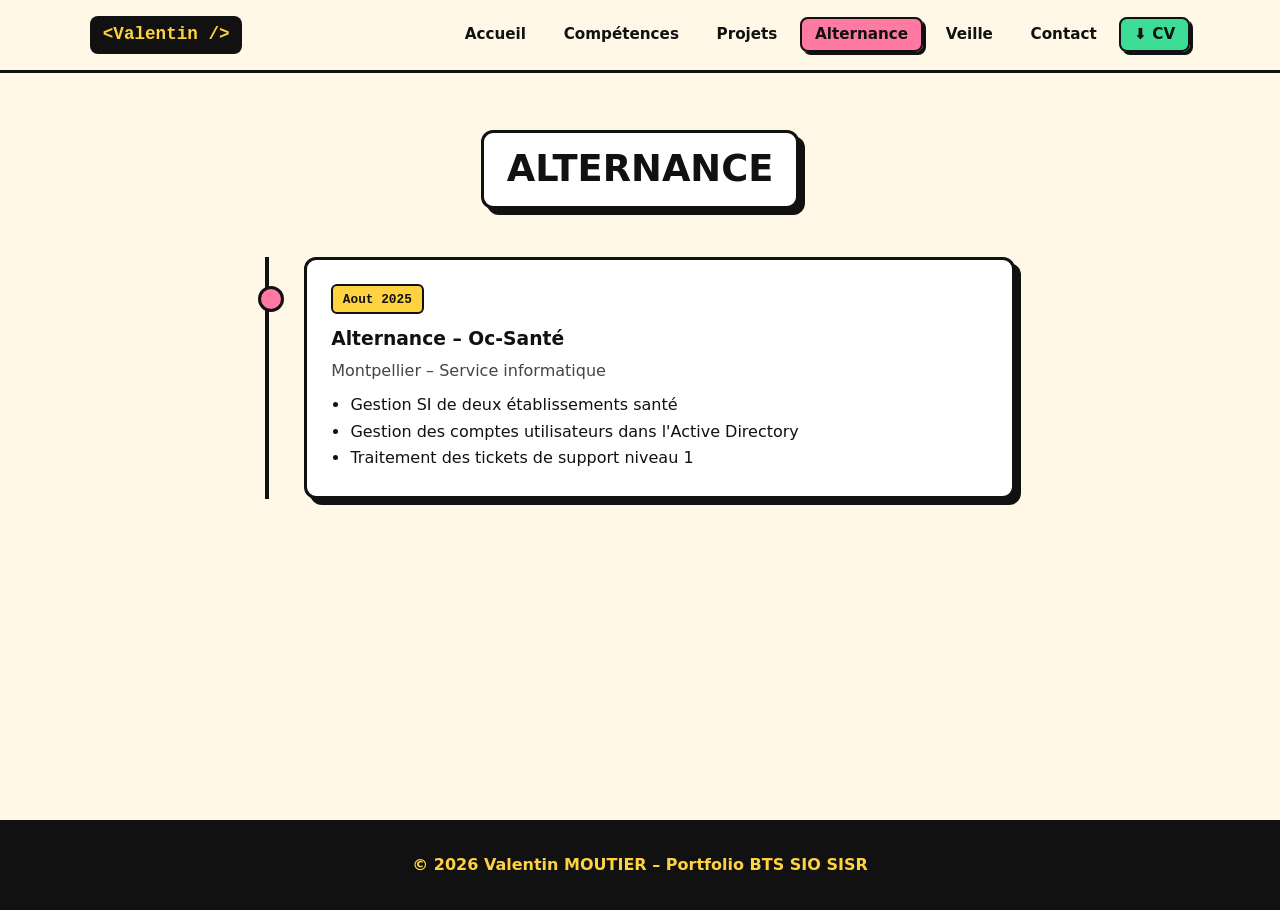
==== alternance.html @ 79e0c607 "Mise en ligne du portfolio BTS SIO SISR" ====
<!DOCTYPE html>
<html lang="fr">
<head>
  <meta charset="UTF-8">
  <meta name="viewport" content="width=device-width, initial-scale=1.0">
  <title>Alternance – Valentin MOUTIER | BTS SIO SISR</title>
  <link rel="stylesheet" href="style.css">
</head>
<body>

  <!-- ========== MENU (identique sur toutes les pages) ========== -->
  <header class="header">
    <nav class="nav container">
      <a href="index.html" class="logo">&lt;Valentin /&gt;</a>
      <button class="burger" id="burger" aria-label="Ouvrir le menu">
        <span></span><span></span><span></span>
      </button>
      <ul class="nav-links" id="navLinks">
        <li><a href="index.html">Accueil</a></li>
        <li><a href="competences.html">Compétences</a></li>
        <li><a href="projets.html">Projets</a></li>
        <li><a href="alternance.html">Alternance</a></li>
        <li><a href="veille.html">Veille</a></li>
        <li><a href="contact.html">Contact</a></li>
        <li><a href="cv.pdf" download="CV_Valentin_MOUTIER.pdf" class="nav-cv">⬇ CV</a></li>
      </ul>
    </nav>
  </header>

  <main>

    <section class="section page">
      <div class="container">
        <h1 class="section-title">Alternance</h1>
        <div class="timeline">
          <div class="timeline-item">
            <span class="timeline-date">Aout 2025</span>
            <h3>Alternance – Oc-Santé</h3>
            <p>Montpellier – Service informatique</p>
            <ul>
              <li>Gestion SI de deux établissements santé</li>
              <li>Gestion des comptes utilisateurs dans l'Active Directory</li>
              <li>Traitement des tickets de support niveau 1</li>
            </ul>
          </div>
        </div>
      </div>
    </section>

  </main>

  <button class="back-top" id="backTop" aria-label="Retour en haut">↑</button>

  <footer class="footer">
    <p>© <span id="year"></span> Valentin MOUTIER – Portfolio BTS SIO SISR</p>
  </footer>

  <script src="script.js"></script>
</body>
</html>
---- style.css ----
/* =========================================================
   Portfolio Valentin – BTS SIO SISR
   Style « néo-brutaliste » : bordures noires, ombres franches, couleurs vives
   ========================================================= */

/* ===================== VARIABLES (change les couleurs ici) ===================== */
:root {
  --bg: #fff8e7;         /* fond crème */
  --bg-alt: #ffe9a8;     /* sections alternées (jaune pâle) */
  --card: #ffffff;
  --text: #111111;
  --muted: #444444;
  --black: #111111;
  --yellow: #ffd23f;
  --pink: #ff7aa2;
  --blue: #5b8cff;
  --green: #3ddc97;
  --accent: var(--blue);
  --border: 3px solid var(--black);
  --shadow: 6px 6px 0 var(--black);
  --shadow-sm: 4px 4px 0 var(--black);
  --radius: 12px;
  --font: "Segoe UI", system-ui, -apple-system, Roboto, sans-serif;
  --mono: "Cascadia Code", "Consolas", "Courier New", monospace;
}

* { margin: 0; padding: 0; box-sizing: border-box; }
html { scroll-behavior: smooth; }
body { font-family: var(--font); background: var(--bg); color: var(--text); line-height: 1.65; }
a { color: var(--text); font-weight: 700; text-decoration: underline; text-decoration-thickness: 2px; text-underline-offset: 3px; }
a:hover { background: var(--yellow); }
.container { width: 90%; max-width: 1100px; margin: 0 auto; }
.accent { background: var(--yellow); padding: 0 .3em; border: var(--border); border-radius: 10px; box-shadow: var(--shadow-sm); display: inline-block; transform: rotate(-2deg); }
.center { text-align: center; margin-top: 2.5rem; }

/* ===================== MENU ===================== */
.header { position: fixed; top: 0; width: 100%; z-index: 100; background: var(--bg); border-bottom: var(--border); }
.nav { display: flex; justify-content: space-between; align-items: center; height: 70px; }
.logo {
  font-family: var(--mono); font-size: 1.1rem; font-weight: 800; text-decoration: none;
  background: var(--black); color: var(--yellow); padding: .3rem .8rem; border-radius: 8px;
}
.logo:hover { background: var(--black); }
.nav-links { display: flex; list-style: none; gap: .5rem; align-items: center; }
.nav-links a {
  text-decoration: none; font-weight: 700; font-size: .95rem; padding: .4rem .8rem;
  border: 2px solid transparent; border-radius: 8px; transition: .15s;
}
.nav-links a:hover { background: var(--card); border-color: var(--black); }
.nav-links a.active { background: var(--pink); border: 2px solid var(--black); box-shadow: 3px 3px 0 var(--black); }
.nav-links a.nav-cv { background: var(--green); border: 2px solid var(--black); box-shadow: 3px 3px 0 var(--black); }
.nav-links a.nav-cv:hover { transform: translate(-2px, -2px); box-shadow: 5px 5px 0 var(--black); }
.burger { display: none; background: var(--yellow); border: var(--border); border-radius: 8px; padding: 6px; cursor: pointer; flex-direction: column; gap: 4px; }
.burger span { width: 22px; height: 3px; background: var(--black); transition: .3s; }

/* ===================== ACCUEIL ===================== */
.hero {
  min-height: 100vh; display: flex; align-items: center; position: relative; overflow: hidden;
  background-color: var(--bg);
  background-image: radial-gradient(var(--black) 1.2px, transparent 1.2px);
  background-size: 26px 26px;
}
/* formes décoratives */
.hero::before, .hero::after { content: ""; position: absolute; border: var(--border); box-shadow: var(--shadow); }
.hero::before { width: 220px; height: 220px; background: var(--pink); border-radius: 50%; right: 8%; top: 18%; }
.hero::after  { width: 160px; height: 160px; background: var(--blue); right: 22%; bottom: 14%; transform: rotate(12deg); border-radius: 18px; }
.hero-content {
  position: relative; z-index: 1; background: var(--card); border: var(--border);
  box-shadow: 10px 10px 0 var(--black); border-radius: 18px; padding: 2.5rem; max-width: 680px;
}
.terminal {
  display: inline-block; font-family: var(--mono); font-size: .9rem; font-weight: 700;
  background: var(--black); color: var(--green); padding: .4rem .9rem; border-radius: 8px; margin-bottom: 1.4rem;
}
.cursor { animation: blink 1s infinite; }
@keyframes blink { 50% { opacity: 0; } }
.hero h1 { font-size: clamp(2.4rem, 6vw, 4rem); line-height: 1.15; font-weight: 900; text-transform: uppercase; }
.hero h2 { font-size: clamp(1.1rem, 3vw, 1.4rem); font-weight: 700; margin: 1rem 0; }
.hero-text { margin-bottom: 2rem; color: var(--muted); }
.hero-buttons { display: flex; gap: 1rem; flex-wrap: wrap; }

/* ===================== BOUTONS ===================== */
.btn {
  display: inline-block; padding: .8rem 1.5rem; border: var(--border); border-radius: 10px;
  font-weight: 800; font-size: 1rem; font-family: var(--font); cursor: pointer; text-decoration: none;
  color: var(--black); box-shadow: var(--shadow-sm); transition: transform .12s, box-shadow .12s;
}
.btn:hover { transform: translate(-2px, -2px); box-shadow: var(--shadow); background-color: inherit; }
.btn:active { transform: translate(3px, 3px); box-shadow: 1px 1px 0 var(--black); }
.btn-primary, .btn-primary:hover { background: var(--yellow); }
.btn-outline, .btn-outline:hover { background: var(--card); }

/* ===================== SECTIONS ===================== */
.section { padding: 6rem 0; }
.section-alt { background: var(--bg-alt); border-top: var(--border); border-bottom: var(--border); }
.section-title { text-align: center; margin-bottom: 3rem; }
.section-title {
  display: table; margin: 0 auto 3rem; font-size: 2rem; font-weight: 900; text-transform: uppercase;
  background: var(--card); border: var(--border); box-shadow: var(--shadow); border-radius: 12px; padding: .4rem 1.4rem;
}
.sub-title {
  display: inline-block; font-size: 1.15rem; font-weight: 800; margin: 3rem 0 1.3rem;
  background: var(--blue); color: #fff; border: var(--border); border-radius: 8px; padding: .3rem 1rem; box-shadow: var(--shadow-sm);
}

/* Apparition au scroll */
.reveal { opacity: 0; transform: translateY(25px); transition: opacity .5s, transform .5s; }
.reveal.visible { opacity: 1; transform: none; }
.section-title.reveal.visible { transform: none; }

/* Style commun à toutes les cartes */
.about-info, .skill-card, .ref-card, .project-card, .timeline-item,
.veille-box, .home-card, .article-card, .contact-form {
  background: var(--card); border: var(--border); border-radius: var(--radius); box-shadow: var(--shadow);
}

/* ===================== À PROPOS ===================== */
.about-grid { display: grid; grid-template-columns: 2fr 1fr; gap: 2.5rem; align-items: start; }
.about-text p { margin-bottom: 1rem; font-size: 1.05rem; }
.about-text strong { background: var(--yellow); padding: 0 .2em; }
.about-info { list-style: none; padding: 1.4rem; background: var(--green); }
.about-info li { padding: .6rem 0; border-bottom: 2px dashed var(--black); font-weight: 600; }
.about-info li:last-child { border: none; }
.about-info span { margin-right: .5rem; }

/* ===================== COMPÉTENCES ===================== */
.skills-grid { display: grid; grid-template-columns: repeat(auto-fit, minmax(240px, 1fr)); gap: 1.6rem; }
.skill-card { padding: 1.5rem; }
.skill-card:nth-child(4n+1) { background: #e6eeff; }
.skill-card:nth-child(4n+2) { background: #ffe3ec; }
.skill-card:nth-child(4n+3) { background: #dcfbec; }
.skill-card:nth-child(4n+4) { background: #fff3c4; }
.skill-card h3, .skill-card h4 { margin-bottom: 1rem; font-size: 1.1rem; font-weight: 800; }
.skill { margin-bottom: 1rem; font-size: .9rem; font-weight: 600; }
.bar { height: 14px; background: var(--card); border: 2px solid var(--black); border-radius: 7px; overflow: hidden; margin-top: .35rem; }
.fill { height: 100%; width: 0; background: var(--black); transition: width 1.2s ease; }

.ref-grid { display: grid; grid-template-columns: repeat(auto-fit, minmax(300px, 1fr)); gap: 1.2rem; }
.ref-card { padding: 1rem 1.2rem; display: flex; gap: 1rem; align-items: center; font-weight: 600; }
.ref-num {
  font-family: var(--mono); font-weight: 800; background: var(--pink); border: 2px solid var(--black);
  padding: .25rem .5rem; border-radius: 6px; white-space: nowrap;
}

.soft-grid { display: flex; flex-wrap: wrap; gap: .8rem; }
.soft { background: var(--card); border: var(--border); border-radius: 999px; padding: .45rem 1.1rem; font-weight: 800; box-shadow: var(--shadow-sm); }
.soft:nth-child(3n+1) { background: var(--yellow); }
.soft:nth-child(3n+2) { background: var(--pink); }
.soft:nth-child(3n+3) { background: var(--green); }

/* ===================== PROJETS ===================== */
.filters { display: flex; justify-content: center; gap: .7rem; margin-bottom: 2.5rem; flex-wrap: wrap; }
.filter {
  background: var(--card); border: var(--border); border-radius: 10px; padding: .5rem 1.2rem;
  font-weight: 800; font-family: var(--font); cursor: pointer; box-shadow: var(--shadow-sm); transition: .12s;
}
.filter:hover { transform: translate(-2px, -2px); box-shadow: var(--shadow); }
.filter.active { background: var(--black); color: var(--yellow); }
.projects-grid { display: grid; grid-template-columns: repeat(auto-fill, minmax(300px, 1fr)); gap: 1.8rem; }
.project-card { padding: 1.5rem; display: flex; flex-direction: column; transition: transform .15s, box-shadow .15s; }
.project-card:hover { transform: translate(-4px, -4px); box-shadow: 10px 10px 0 var(--black); }
.project-card.hidden { display: none; }
.project-icon {
  font-size: 1.6rem; width: 54px; height: 54px; display: grid; place-items: center;
  border: var(--border); border-radius: 12px; margin-bottom: 1rem; background: var(--yellow);
}
.project-card:nth-child(3n+2) .project-icon { background: var(--pink); }
.project-card:nth-child(3n+3) .project-icon { background: var(--green); }
.project-card h3 { margin-bottom: .5rem; font-size: 1.15rem; font-weight: 800; }
.project-card p { color: var(--muted); font-size: .95rem; flex-grow: 1; }
.tags { display: flex; flex-wrap: wrap; gap: .4rem; margin: 1rem 0; }
.tag { background: #e6eeff; border: 2px solid var(--black); font-size: .75rem; font-weight: 700; padding: .15rem .55rem; border-radius: 6px; font-family: var(--mono); }
.project-card .btn { padding: .5rem 1rem; font-size: .9rem; align-self: flex-start; }

/* ===================== FENÊTRE DÉTAIL ===================== */
.modal { display: none; position: fixed; inset: 0; background: rgba(17,17,17,.6); z-index: 200; align-items: center; justify-content: center; padding: 1rem; }
.modal.open { display: flex; }
.modal-content {
  background: var(--card); border: var(--border); border-radius: 16px; box-shadow: 12px 12px 0 var(--black);
  padding: 2.2rem; max-width: 650px; width: 100%; max-height: 85vh; overflow-y: auto; position: relative;
}
.modal-close {
  position: absolute; top: 1rem; right: 1rem; width: 40px; height: 40px; background: var(--pink);
  border: var(--border); border-radius: 8px; font-size: 1.5rem; line-height: 1; cursor: pointer; font-weight: 800;
}
.modal-content h3 { margin-bottom: 1rem; font-size: 1.4rem; font-weight: 900; padding-right: 3rem; }
.modal-content h4 { margin: 1.3rem 0 .5rem; display: inline-block; background: var(--yellow); padding: 0 .4rem; }
.modal-content ul { padding-left: 1.2rem; }
.modal-content .btn { margin-top: 1.2rem; }

/* ===================== STAGES ===================== */
.timeline { position: relative; max-width: 750px; margin: 0 auto; padding-left: 2.2rem; border-left: 4px solid var(--black); }
.timeline-item { position: relative; margin-bottom: 2.2rem; padding: 1.5rem; }
.timeline-item::before {
  content: ""; position: absolute; left: calc(-2.2rem - 14px); top: 1.6rem;
  width: 20px; height: 20px; background: var(--pink); border: var(--border); border-radius: 50%;
}
.timeline-date { display: inline-block; font-family: var(--mono); font-size: .8rem; font-weight: 800; background: var(--yellow); border: 2px solid var(--black); padding: .15rem .6rem; border-radius: 6px; }
.timeline-item h3 { margin: .6rem 0 .2rem; font-weight: 800; }
.timeline-item p { color: var(--muted); margin-bottom: .5rem; }
.timeline-item ul { padding-left: 1.2rem; }

/* ===================== VEILLE ===================== */
.veille-box { padding: 2rem; max-width: 800px; margin: 0 auto; background: #e6eeff; }
.veille-box h2, .veille-box h3 { margin-bottom: 1rem; font-size: 1.35rem; font-weight: 900; }
.veille-box p { margin-bottom: .8rem; }
.articles { display: grid; grid-template-columns: repeat(auto-fit, minmax(260px, 1fr)); gap: 1.6rem; }
.article-card { padding: 1.5rem; transition: transform .15s, box-shadow .15s; }
.article-card:hover { transform: translate(-3px, -3px); box-shadow: 9px 9px 0 var(--black); }
.article-card h3 { margin: .6rem 0 .4rem; font-weight: 800; }
.article-card p { color: var(--muted); margin-bottom: .8rem; }

/* ===================== CONTACT ===================== */
.contact-grid { display: grid; grid-template-columns: 1fr 1.5fr; gap: 2.5rem; align-items: start; }
.contact-info p { margin-bottom: 1rem; font-size: 1.05rem; }
.contact-form { display: flex; flex-direction: column; gap: 1rem; padding: 1.8rem; background: var(--bg-alt); }
.contact-form input, .contact-form textarea {
  background: var(--card); border: var(--border); border-radius: 10px; color: var(--text);
  padding: .85rem; font-family: var(--font); font-size: 1rem; font-weight: 600;
}
.contact-form input:focus, .contact-form textarea:focus { outline: none; box-shadow: var(--shadow-sm); }
.form-msg { font-size: .95rem; font-weight: 700; min-height: 1.2rem; }
.form-msg.error { color: #d10000; }
.form-msg.success { color: #0a7a45; }

/* ===================== MULTI-PAGES ===================== */
.page { padding-top: 130px; min-height: calc(100vh - 80px); }
h1.section-title { font-size: 2.3rem; }

.home-grid { display: grid; grid-template-columns: repeat(auto-fit, minmax(190px, 1fr)); gap: 1.6rem; }
.home-card { padding: 1.8rem 1.2rem; text-align: center; text-decoration: none; transition: transform .15s, box-shadow .15s; }
.home-card:hover { transform: translate(-4px, -4px); box-shadow: 10px 10px 0 var(--black); background: var(--card); }
.home-card:nth-child(5n+1) { background: var(--yellow); }
.home-card:nth-child(5n+2) { background: var(--pink); }
.home-card:nth-child(5n+3) { background: var(--green); }
.home-card:nth-child(5n+4) { background: #a9c2ff; }
.home-card:nth-child(5n+5) { background: var(--card); }
.home-card span { font-size: 2rem; }
.home-card h3 { margin: .5rem 0 .3rem; font-weight: 900; text-transform: uppercase; }
.home-card p { color: var(--text); font-size: .9rem; font-weight: 500; }

/* ===================== DIVERS ===================== */
.back-top {
  position: fixed; bottom: 1.5rem; right: 1.5rem; width: 48px; height: 48px; border-radius: 10px;
  background: var(--yellow); border: var(--border); box-shadow: var(--shadow-sm); font-size: 1.3rem; font-weight: 900;
  cursor: pointer; opacity: 0; pointer-events: none; transition: opacity .3s;
}
.back-top.show { opacity: 1; pointer-events: auto; }
.footer { text-align: center; padding: 2rem 0; background: var(--black); color: var(--yellow); font-weight: 700; }

/* ===================== RESPONSIVE (téléphone) ===================== */
@media (max-width: 860px) {
  .burger { display: flex; }
  .nav-links {
    position: fixed; top: 70px; right: 0; height: calc(100vh - 70px); width: 75%;
    background: var(--bg); border-left: var(--border); flex-direction: column; align-items: stretch;
    padding: 1.5rem; gap: .6rem; transform: translateX(100%); transition: transform .3s;
  }
  .nav-links.open { transform: translateX(0); }
  .burger.open span:nth-child(1) { transform: rotate(45deg) translate(5px, 5px); }
  .burger.open span:nth-child(2) { opacity: 0; }
  .burger.open span:nth-child(3) { transform: rotate(-45deg) translate(5px, -5px); }
  .about-grid, .contact-grid { grid-template-columns: 1fr; }
  .hero::before, .hero::after { display: none; }
  .hero-content { padding: 1.6rem; }
}
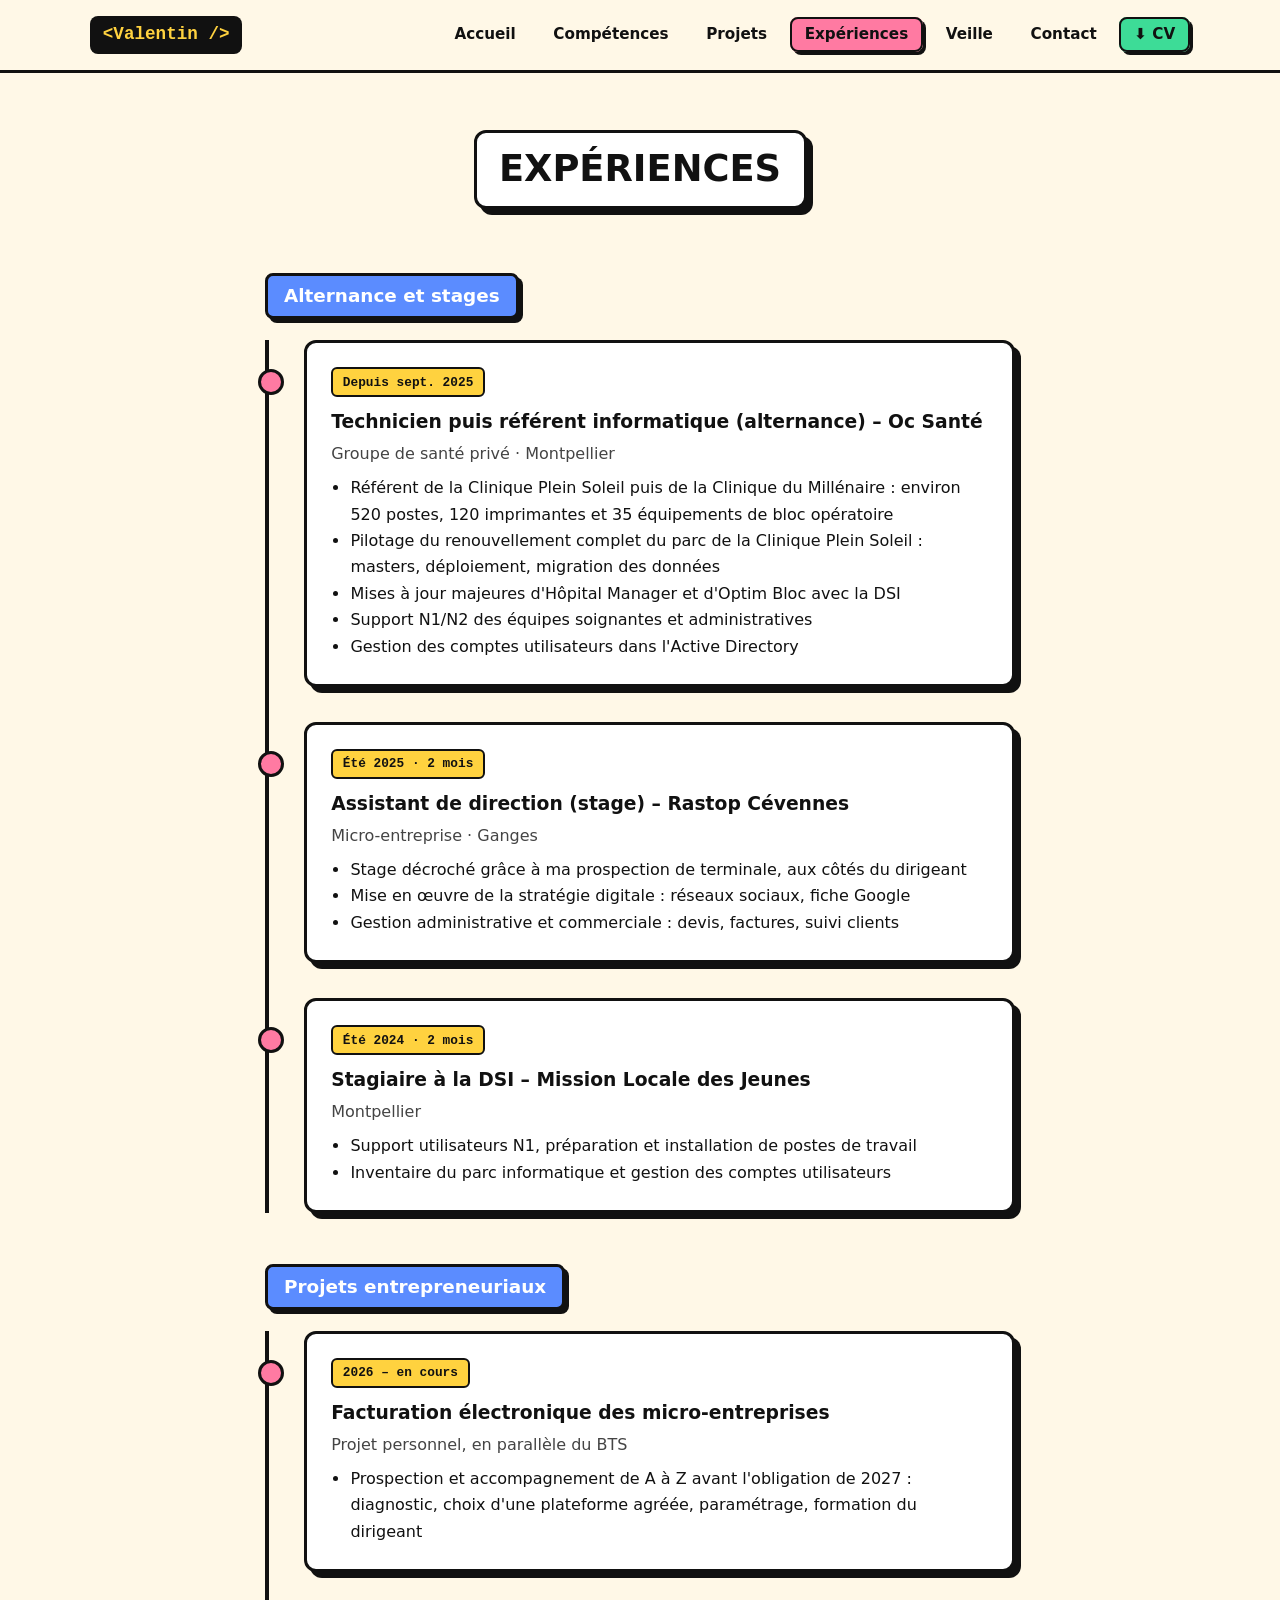
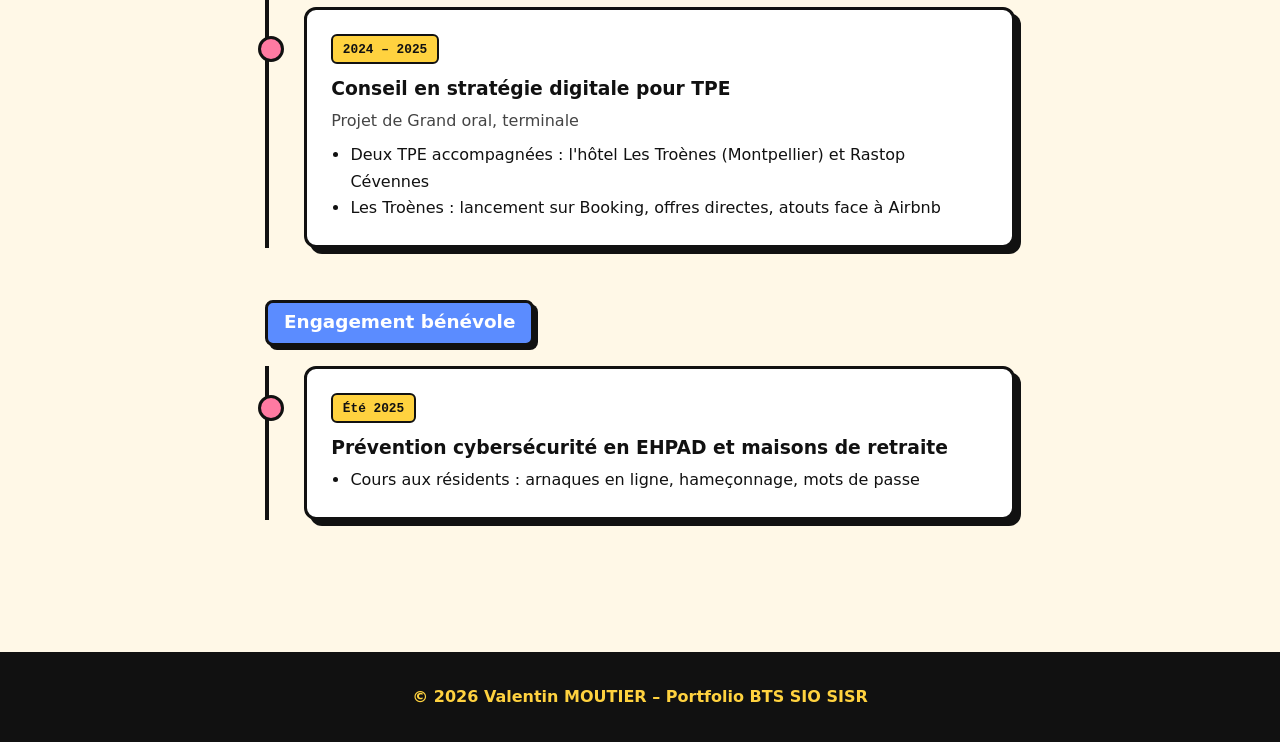
==== commit a6691c72: "Portfolio aligné sur le CV : expériences, compétences, projets" ====
--- a/alternance.html
+++ b/alternance.html
@@ -3,7 +3,7 @@
 <head>
   <meta charset="UTF-8">
   <meta name="viewport" content="width=device-width, initial-scale=1.0">
-  <title>Alternance – Valentin MOUTIER | BTS SIO SISR</title>
+  <title>Expériences – Valentin MOUTIER | BTS SIO SISR</title>
   <link rel="stylesheet" href="style.css">
 </head>
 <body>
@@ -19,7 +19,7 @@
         <li><a href="index.html">Accueil</a></li>
         <li><a href="competences.html">Compétences</a></li>
         <li><a href="projets.html">Projets</a></li>
-        <li><a href="alternance.html">Alternance</a></li>
+        <li><a href="alternance.html">Expériences</a></li>
         <li><a href="veille.html">Veille</a></li>
         <li><a href="contact.html">Contact</a></li>
         <li><a href="cv.pdf" download="CV_Valentin_MOUTIER.pdf" class="nav-cv">⬇ CV</a></li>
@@ -31,17 +31,78 @@
 
     <section class="section page">
       <div class="container">
-        <h1 class="section-title">Alternance</h1>
-        <div class="timeline">
-          <div class="timeline-item">
-            <span class="timeline-date">Aout 2025</span>
-            <h3>Alternance – Oc-Santé</h3>
-            <p>Montpellier – Service informatique</p>
-            <ul>
-              <li>Gestion SI de deux établissements santé</li>
-              <li>Gestion des comptes utilisateurs dans l'Active Directory</li>
-              <li>Traitement des tickets de support niveau 1</li>
-            </ul>
+        <h1 class="section-title">Expériences</h1>
+
+        <div class="timeline-group">
+          <h2 class="sub-title">Alternance et stages</h2>
+          <div class="timeline">
+            <div class="timeline-item">
+              <span class="timeline-date">Depuis sept. 2025</span>
+              <h3>Technicien puis référent informatique (alternance) – Oc Santé</h3>
+              <p>Groupe de santé privé · Montpellier</p>
+              <ul>
+                <li>Référent de la Clinique Plein Soleil puis de la Clinique du Millénaire : environ 520 postes, 120 imprimantes et 35 équipements de bloc opératoire</li>
+                <li>Pilotage du renouvellement complet du parc de la Clinique Plein Soleil : masters, déploiement, migration des données</li>
+                <li>Mises à jour majeures d'Hôpital Manager et d'Optim Bloc avec la DSI</li>
+                <li>Support N1/N2 des équipes soignantes et administratives</li>
+                <li>Gestion des comptes utilisateurs dans l'Active Directory</li>
+              </ul>
+            </div>
+            <div class="timeline-item">
+              <span class="timeline-date">Été 2025 · 2 mois</span>
+              <h3>Assistant de direction (stage) – Rastop Cévennes</h3>
+              <p>Micro-entreprise · Ganges</p>
+              <ul>
+                <li>Stage décroché grâce à ma prospection de terminale, aux côtés du dirigeant</li>
+                <li>Mise en œuvre de la stratégie digitale : réseaux sociaux, fiche Google</li>
+                <li>Gestion administrative et commerciale : devis, factures, suivi clients</li>
+              </ul>
+            </div>
+            <div class="timeline-item">
+              <span class="timeline-date">Été 2024 · 2 mois</span>
+              <h3>Stagiaire à la DSI – Mission Locale des Jeunes</h3>
+              <p>Montpellier</p>
+              <ul>
+                <li>Support utilisateurs N1, préparation et installation de postes de travail</li>
+                <li>Inventaire du parc informatique et gestion des comptes utilisateurs</li>
+              </ul>
+            </div>
+          </div>
+        </div>
+
+        <div class="timeline-group">
+          <h2 class="sub-title">Projets entrepreneuriaux</h2>
+          <div class="timeline">
+            <div class="timeline-item">
+              <span class="timeline-date">2026 – en cours</span>
+              <h3>Facturation électronique des micro-entreprises</h3>
+              <p>Projet personnel, en parallèle du BTS</p>
+              <ul>
+                <li>Prospection et accompagnement de A à Z avant l'obligation de 2027 : diagnostic, choix d'une plateforme agréée, paramétrage, formation du dirigeant</li>
+              </ul>
+            </div>
+            <div class="timeline-item">
+              <span class="timeline-date">2024 – 2025</span>
+              <h3>Conseil en stratégie digitale pour TPE</h3>
+              <p>Projet de Grand oral, terminale</p>
+              <ul>
+                <li>Deux TPE accompagnées : l'hôtel Les Troènes (Montpellier) et Rastop Cévennes</li>
+                <li>Les Troènes : lancement sur Booking, offres directes, atouts face à Airbnb</li>
+              </ul>
+            </div>
+          </div>
+        </div>
+
+        <div class="timeline-group">
+          <h2 class="sub-title">Engagement bénévole</h2>
+          <div class="timeline">
+            <div class="timeline-item">
+              <span class="timeline-date">Été 2025</span>
+              <h3>Prévention cybersécurité en EHPAD et maisons de retraite</h3>
+              <ul>
+                <li>Cours aux résidents : arnaques en ligne, hameçonnage, mots de passe</li>
+              </ul>
+            </div>
           </div>
         </div>
       </div>
--- a/style.css
+++ b/style.css
@@ -264,3 +264,11 @@
   .hero::before, .hero::after { display: none; }
   .hero-content { padding: 1.6rem; }
 }
+
+/* ===================== AJOUTS ===================== */
+/* Page Expériences : un titre par groupe, aligné sur la frise */
+.timeline-group { max-width: 750px; margin: 0 auto; }
+.timeline-group .sub-title { margin-top: 1rem; }
+/* Page Compétences : étiquettes d'outils plus lisibles */
+.tags.tools { margin: 0; }
+.tags.tools .tag { font-size: .9rem; padding: .3rem .8rem; box-shadow: 3px 3px 0 var(--black); }
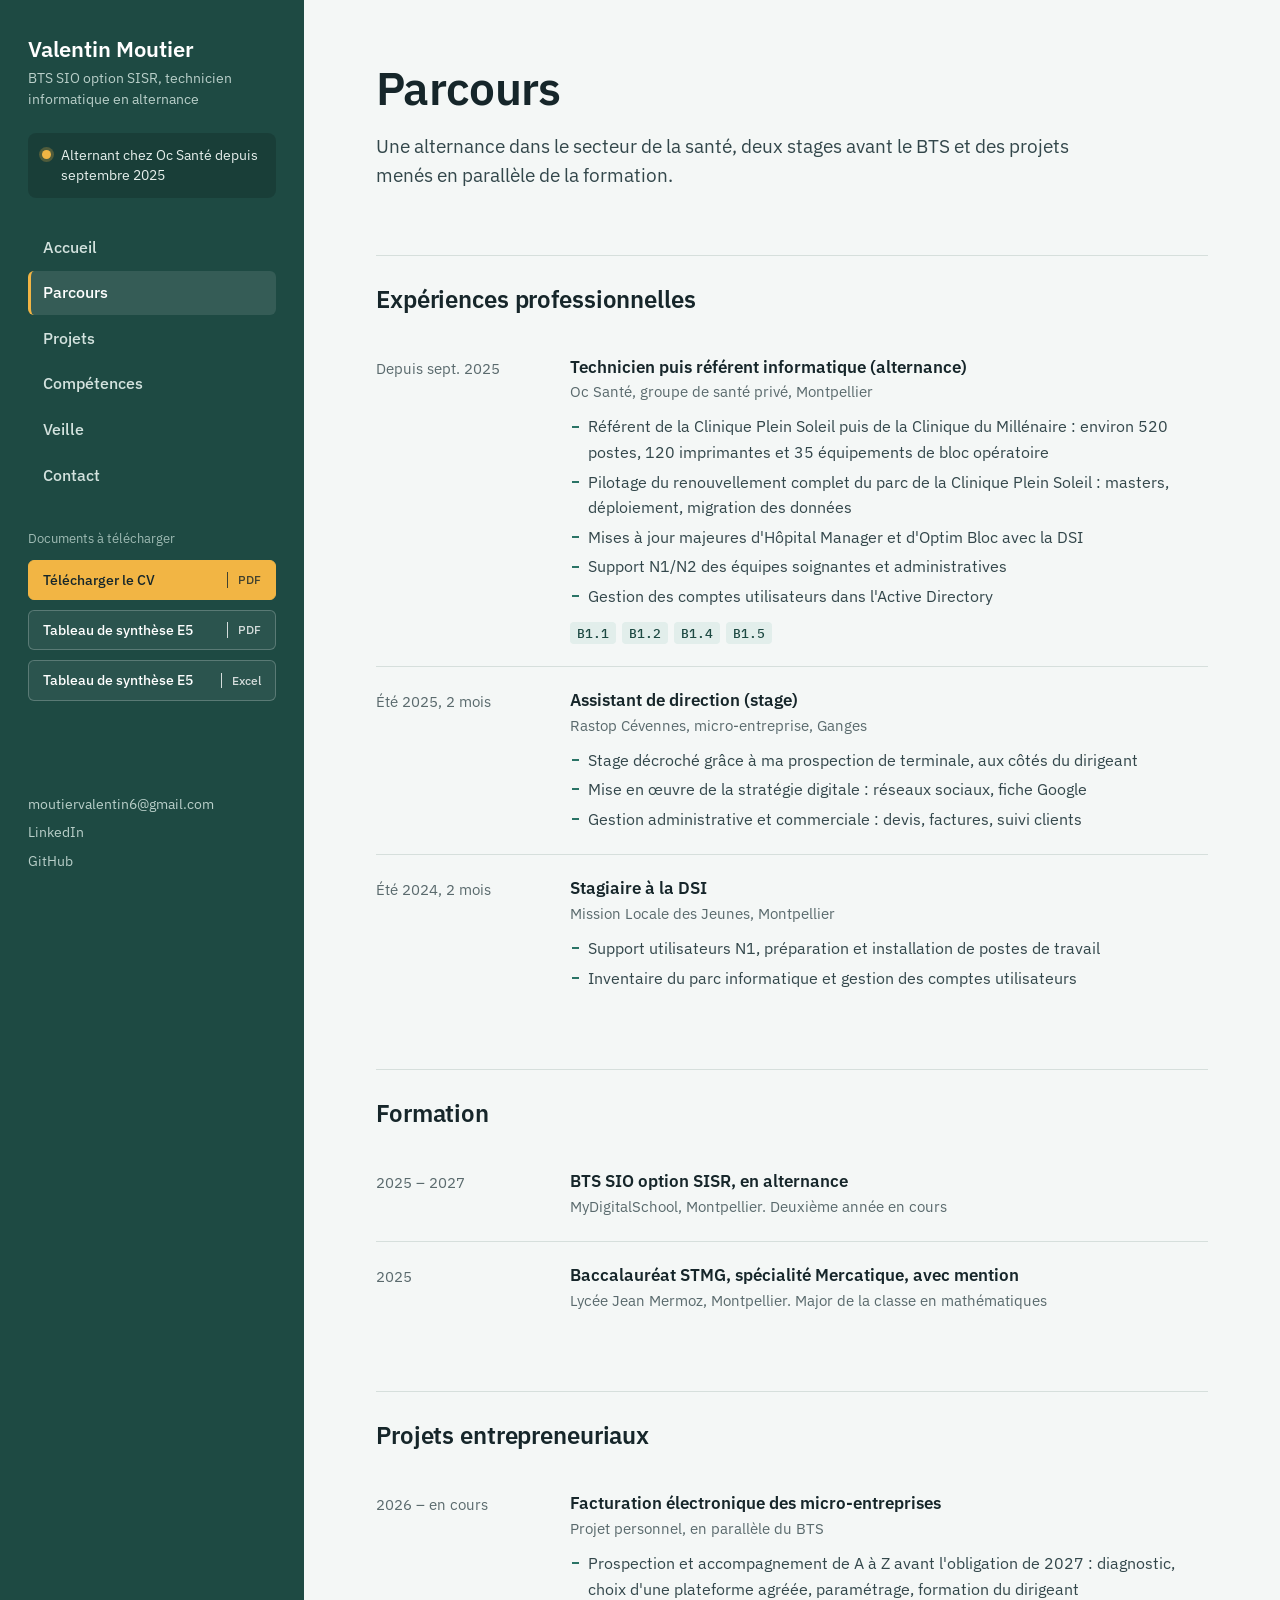
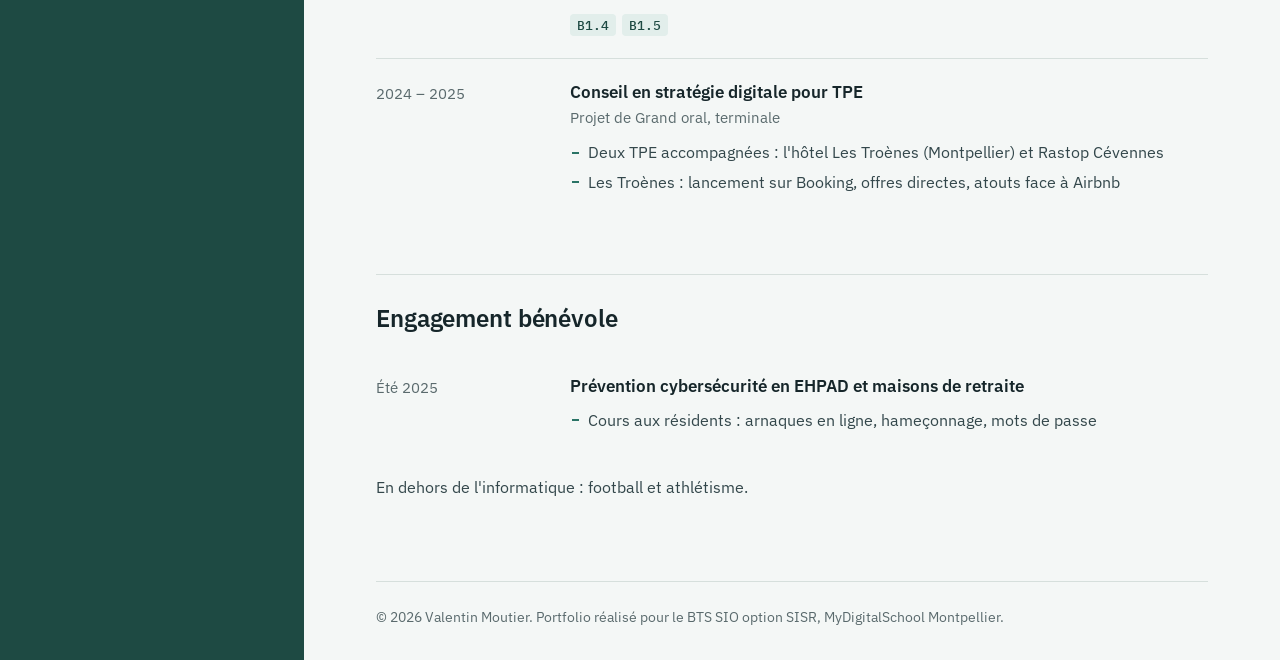
==== commit be3266d0: "Nouvelle interface du portfolio et tableau de synthèse E5 (PDF)" ====
--- a/alternance.html
+++ b/alternance.html
@@ -2,44 +2,66 @@
 <html lang="fr">
 <head>
   <meta charset="UTF-8">
-  <meta name="viewport" content="width=device-width, initial-scale=1.0">
-  <title>Expériences – Valentin MOUTIER | BTS SIO SISR</title>
+  <meta name="viewport" content="width=device-width, initial-scale=1">
+  <title>Parcours – Valentin Moutier, BTS SIO SISR</title>
+  <meta name="description" content="Parcours de Valentin Moutier : alternance chez Oc Santé, stages, formation, projets et engagement.">
+  <link rel="preconnect" href="https://fonts.googleapis.com">
+  <link rel="preconnect" href="https://fonts.gstatic.com" crossorigin>
+  <link rel="stylesheet" href="https://fonts.googleapis.com/css2?family=IBM+Plex+Mono:wght@500&family=IBM+Plex+Sans:wght@400;500;600&display=swap">
   <link rel="stylesheet" href="style.css">
 </head>
 <body>
+  <a class="skip" href="#contenu">Aller au contenu</a>
+  <div class="layout">
+    <header class="side" id="side">
+      <div class="side-top">
+        <a class="id" href="index.html">
+          <span class="id-name">Valentin Moutier</span>
+          <span class="id-role">BTS SIO option SISR, technicien informatique en alternance</span>
+        </a>
+        <button class="menu-btn" id="menuBtn" type="button" aria-expanded="false" aria-controls="sideBody">Menu</button>
+      </div>
+      <div class="side-body" id="sideBody">
+        <p class="status"><span class="dot" aria-hidden="true"></span>Alternant chez Oc Santé depuis septembre 2025</p>
+        <nav aria-label="Navigation principale">
+          <ul class="nav">
+          <li><a href="index.html">Accueil</a></li>
+          <li><a href="alternance.html" aria-current="page">Parcours</a></li>
+          <li><a href="projets.html">Projets</a></li>
+          <li><a href="competences.html">Compétences</a></li>
+          <li><a href="veille.html">Veille</a></li>
+          <li><a href="contact.html">Contact</a></li>
+          </ul>
+        </nav>
+        <div class="docs">
+          <p class="docs-title">Documents à télécharger</p>
+          <a class="btn btn-primary" href="cv.pdf" download="CV_Valentin_MOUTIER.pdf">Télécharger le CV <span class="fmt">PDF</span></a>
+          <a class="btn" href="tableau-synthese-E5.pdf" download="Tableau_synthese_E5_Valentin_MOUTIER.pdf">Tableau de synthèse E5 <span class="fmt">PDF</span></a>
+          <a class="btn" href="tableau-synthese-E5.xlsx" download="Tableau_synthese_E5_Valentin_MOUTIER.xlsx">Tableau de synthèse E5 <span class="fmt">Excel</span></a>
+        </div>
+        <ul class="links">
+          <li><a href="mailto:moutiervalentin6@gmail.com">moutiervalentin6@gmail.com</a></li>
+          <li><a href="https://www.linkedin.com/in/valentin-moutier-82a618446" target="_blank" rel="noopener">LinkedIn</a></li>
+          <li><a href="https://github.com/VALORrj" target="_blank" rel="noopener">GitHub</a></li>
+        </ul>
+      </div>
+    </header>
 
-  <!-- ========== MENU (identique sur toutes les pages) ========== -->
-  <header class="header">
-    <nav class="nav container">
-      <a href="index.html" class="logo">&lt;Valentin /&gt;</a>
-      <button class="burger" id="burger" aria-label="Ouvrir le menu">
-        <span></span><span></span><span></span>
-      </button>
-      <ul class="nav-links" id="navLinks">
-        <li><a href="index.html">Accueil</a></li>
-        <li><a href="competences.html">Compétences</a></li>
-        <li><a href="projets.html">Projets</a></li>
-        <li><a href="alternance.html">Expériences</a></li>
-        <li><a href="veille.html">Veille</a></li>
-        <li><a href="contact.html">Contact</a></li>
-        <li><a href="cv.pdf" download="CV_Valentin_MOUTIER.pdf" class="nav-cv">⬇ CV</a></li>
-      </ul>
-    </nav>
-  </header>
+    <main class="main" id="contenu">
 
-  <main>
+      <div class="page-head">
+        <h1>Parcours</h1>
+        <p class="lead">Une alternance dans le secteur de la santé, deux stages avant le BTS et des projets menés en parallèle de la formation.</p>
+      </div>
 
-    <section class="section page">
-      <div class="container">
-        <h1 class="section-title">Expériences</h1>
-
-        <div class="timeline-group">
-          <h2 class="sub-title">Alternance et stages</h2>
-          <div class="timeline">
-            <div class="timeline-item">
-              <span class="timeline-date">Depuis sept. 2025</span>
-              <h3>Technicien puis référent informatique (alternance) – Oc Santé</h3>
-              <p>Groupe de santé privé · Montpellier</p>
+      <section class="section" aria-labelledby="exp">
+        <h2 id="exp">Expériences professionnelles</h2>
+        <ol class="log">
+          <li>
+            <p class="log-when">Depuis sept. 2025</p>
+            <div>
+              <h3>Technicien puis référent informatique (alternance)</h3>
+              <p class="log-org">Oc Santé, groupe de santé privé, Montpellier</p>
               <ul>
                 <li>Référent de la Clinique Plein Soleil puis de la Clinique du Millénaire : environ 520 postes, 120 imprimantes et 35 équipements de bloc opératoire</li>
                 <li>Pilotage du renouvellement complet du parc de la Clinique Plein Soleil : masters, déploiement, migration des données</li>
@@ -47,75 +69,104 @@
                 <li>Support N1/N2 des équipes soignantes et administratives</li>
                 <li>Gestion des comptes utilisateurs dans l'Active Directory</li>
               </ul>
+              <p class="codes"><span class="code">B1.1</span><span class="code">B1.2</span><span class="code">B1.4</span><span class="code">B1.5</span></p>
             </div>
-            <div class="timeline-item">
-              <span class="timeline-date">Été 2025 · 2 mois</span>
-              <h3>Assistant de direction (stage) – Rastop Cévennes</h3>
-              <p>Micro-entreprise · Ganges</p>
+          </li>
+          <li>
+            <p class="log-when">Été 2025, 2 mois</p>
+            <div>
+              <h3>Assistant de direction (stage)</h3>
+              <p class="log-org">Rastop Cévennes, micro-entreprise, Ganges</p>
               <ul>
                 <li>Stage décroché grâce à ma prospection de terminale, aux côtés du dirigeant</li>
                 <li>Mise en œuvre de la stratégie digitale : réseaux sociaux, fiche Google</li>
                 <li>Gestion administrative et commerciale : devis, factures, suivi clients</li>
               </ul>
             </div>
-            <div class="timeline-item">
-              <span class="timeline-date">Été 2024 · 2 mois</span>
-              <h3>Stagiaire à la DSI – Mission Locale des Jeunes</h3>
-              <p>Montpellier</p>
+          </li>
+          <li>
+            <p class="log-when">Été 2024, 2 mois</p>
+            <div>
+              <h3>Stagiaire à la DSI</h3>
+              <p class="log-org">Mission Locale des Jeunes, Montpellier</p>
               <ul>
                 <li>Support utilisateurs N1, préparation et installation de postes de travail</li>
                 <li>Inventaire du parc informatique et gestion des comptes utilisateurs</li>
               </ul>
             </div>
-          </div>
-        </div>
+          </li>
+        </ol>
+      </section>
 
-        <div class="timeline-group">
-          <h2 class="sub-title">Projets entrepreneuriaux</h2>
-          <div class="timeline">
-            <div class="timeline-item">
-              <span class="timeline-date">2026 – en cours</span>
+      <section class="section" aria-labelledby="formation">
+        <h2 id="formation">Formation</h2>
+        <ol class="log">
+          <li>
+            <p class="log-when">2025 – 2027</p>
+            <div>
+              <h3>BTS SIO option SISR, en alternance</h3>
+              <p class="log-org">MyDigitalSchool, Montpellier. Deuxième année en cours</p>
+            </div>
+          </li>
+          <li>
+            <p class="log-when">2025</p>
+            <div>
+              <h3>Baccalauréat STMG, spécialité Mercatique, avec mention</h3>
+              <p class="log-org">Lycée Jean Mermoz, Montpellier. Major de la classe en mathématiques</p>
+            </div>
+          </li>
+        </ol>
+      </section>
+
+      <section class="section" aria-labelledby="entreprendre">
+        <h2 id="entreprendre">Projets entrepreneuriaux</h2>
+        <ol class="log">
+          <li>
+            <p class="log-when">2026 – en cours</p>
+            <div>
               <h3>Facturation électronique des micro-entreprises</h3>
-              <p>Projet personnel, en parallèle du BTS</p>
+              <p class="log-org">Projet personnel, en parallèle du BTS</p>
               <ul>
                 <li>Prospection et accompagnement de A à Z avant l'obligation de 2027 : diagnostic, choix d'une plateforme agréée, paramétrage, formation du dirigeant</li>
               </ul>
+              <p class="codes"><span class="code">B1.4</span><span class="code">B1.5</span></p>
             </div>
-            <div class="timeline-item">
-              <span class="timeline-date">2024 – 2025</span>
+          </li>
+          <li>
+            <p class="log-when">2024 – 2025</p>
+            <div>
               <h3>Conseil en stratégie digitale pour TPE</h3>
-              <p>Projet de Grand oral, terminale</p>
+              <p class="log-org">Projet de Grand oral, terminale</p>
               <ul>
                 <li>Deux TPE accompagnées : l'hôtel Les Troènes (Montpellier) et Rastop Cévennes</li>
                 <li>Les Troènes : lancement sur Booking, offres directes, atouts face à Airbnb</li>
               </ul>
             </div>
-          </div>
-        </div>
+          </li>
+        </ol>
+      </section>
 
-        <div class="timeline-group">
-          <h2 class="sub-title">Engagement bénévole</h2>
-          <div class="timeline">
-            <div class="timeline-item">
-              <span class="timeline-date">Été 2025</span>
+      <section class="section" aria-labelledby="benevolat">
+        <h2 id="benevolat">Engagement bénévole</h2>
+        <ol class="log">
+          <li>
+            <p class="log-when">Été 2025</p>
+            <div>
               <h3>Prévention cybersécurité en EHPAD et maisons de retraite</h3>
               <ul>
                 <li>Cours aux résidents : arnaques en ligne, hameçonnage, mots de passe</li>
               </ul>
             </div>
-          </div>
-        </div>
-      </div>
-    </section>
+          </li>
+        </ol>
+        <p class="section-intro" style="margin-top:20px">En dehors de l'informatique : football et athlétisme.</p>
+      </section>
 
-  </main>
-
-  <button class="back-top" id="backTop" aria-label="Retour en haut">↑</button>
-
-  <footer class="footer">
-    <p>© <span id="year"></span> Valentin MOUTIER – Portfolio BTS SIO SISR</p>
-  </footer>
-
+      <footer class="foot">
+        <p>© <span id="year">2026</span> Valentin Moutier. Portfolio réalisé pour le BTS SIO option SISR, MyDigitalSchool Montpellier.</p>
+      </footer>
+    </main>
+  </div>
   <script src="script.js"></script>
 </body>
 </html>
--- a/style.css
+++ b/style.css
@@ -1,274 +1,247 @@
-/* =========================================================
-   Portfolio Valentin – BTS SIO SISR
-   Style « néo-brutaliste » : bordures noires, ombres franches, couleurs vives
-   ========================================================= */
-
-/* ===================== VARIABLES (change les couleurs ici) ===================== */
+/* Portfolio Valentin Moutier – BTS SIO SISR
+   Couleurs : vert bloc opératoire, papier froid, encre, accent ambre */
 :root {
-  --bg: #fff8e7;         /* fond crème */
-  --bg-alt: #ffe9a8;     /* sections alternées (jaune pâle) */
-  --card: #ffffff;
-  --text: #111111;
-  --muted: #444444;
-  --black: #111111;
-  --yellow: #ffd23f;
-  --pink: #ff7aa2;
-  --blue: #5b8cff;
-  --green: #3ddc97;
-  --accent: var(--blue);
-  --border: 3px solid var(--black);
-  --shadow: 6px 6px 0 var(--black);
-  --shadow-sm: 4px 4px 0 var(--black);
-  --radius: 12px;
-  --font: "Segoe UI", system-ui, -apple-system, Roboto, sans-serif;
-  --mono: "Cascadia Code", "Consolas", "Courier New", monospace;
-}
-
-* { margin: 0; padding: 0; box-sizing: border-box; }
-html { scroll-behavior: smooth; }
-body { font-family: var(--font); background: var(--bg); color: var(--text); line-height: 1.65; }
-a { color: var(--text); font-weight: 700; text-decoration: underline; text-decoration-thickness: 2px; text-underline-offset: 3px; }
-a:hover { background: var(--yellow); }
-.container { width: 90%; max-width: 1100px; margin: 0 auto; }
-.accent { background: var(--yellow); padding: 0 .3em; border: var(--border); border-radius: 10px; box-shadow: var(--shadow-sm); display: inline-block; transform: rotate(-2deg); }
-.center { text-align: center; margin-top: 2.5rem; }
-
-/* ===================== MENU ===================== */
-.header { position: fixed; top: 0; width: 100%; z-index: 100; background: var(--bg); border-bottom: var(--border); }
-.nav { display: flex; justify-content: space-between; align-items: center; height: 70px; }
-.logo {
-  font-family: var(--mono); font-size: 1.1rem; font-weight: 800; text-decoration: none;
-  background: var(--black); color: var(--yellow); padding: .3rem .8rem; border-radius: 8px;
-}
-.logo:hover { background: var(--black); }
-.nav-links { display: flex; list-style: none; gap: .5rem; align-items: center; }
-.nav-links a {
-  text-decoration: none; font-weight: 700; font-size: .95rem; padding: .4rem .8rem;
-  border: 2px solid transparent; border-radius: 8px; transition: .15s;
-}
-.nav-links a:hover { background: var(--card); border-color: var(--black); }
-.nav-links a.active { background: var(--pink); border: 2px solid var(--black); box-shadow: 3px 3px 0 var(--black); }
-.nav-links a.nav-cv { background: var(--green); border: 2px solid var(--black); box-shadow: 3px 3px 0 var(--black); }
-.nav-links a.nav-cv:hover { transform: translate(-2px, -2px); box-shadow: 5px 5px 0 var(--black); }
-.burger { display: none; background: var(--yellow); border: var(--border); border-radius: 8px; padding: 6px; cursor: pointer; flex-direction: column; gap: 4px; }
-.burger span { width: 22px; height: 3px; background: var(--black); transition: .3s; }
-
-/* ===================== ACCUEIL ===================== */
-.hero {
-  min-height: 100vh; display: flex; align-items: center; position: relative; overflow: hidden;
-  background-color: var(--bg);
-  background-image: radial-gradient(var(--black) 1.2px, transparent 1.2px);
-  background-size: 26px 26px;
-}
-/* formes décoratives */
-.hero::before, .hero::after { content: ""; position: absolute; border: var(--border); box-shadow: var(--shadow); }
-.hero::before { width: 220px; height: 220px; background: var(--pink); border-radius: 50%; right: 8%; top: 18%; }
-.hero::after  { width: 160px; height: 160px; background: var(--blue); right: 22%; bottom: 14%; transform: rotate(12deg); border-radius: 18px; }
-.hero-content {
-  position: relative; z-index: 1; background: var(--card); border: var(--border);
-  box-shadow: 10px 10px 0 var(--black); border-radius: 18px; padding: 2.5rem; max-width: 680px;
-}
-.terminal {
-  display: inline-block; font-family: var(--mono); font-size: .9rem; font-weight: 700;
-  background: var(--black); color: var(--green); padding: .4rem .9rem; border-radius: 8px; margin-bottom: 1.4rem;
-}
-.cursor { animation: blink 1s infinite; }
-@keyframes blink { 50% { opacity: 0; } }
-.hero h1 { font-size: clamp(2.4rem, 6vw, 4rem); line-height: 1.15; font-weight: 900; text-transform: uppercase; }
-.hero h2 { font-size: clamp(1.1rem, 3vw, 1.4rem); font-weight: 700; margin: 1rem 0; }
-.hero-text { margin-bottom: 2rem; color: var(--muted); }
-.hero-buttons { display: flex; gap: 1rem; flex-wrap: wrap; }
-
-/* ===================== BOUTONS ===================== */
-.btn {
-  display: inline-block; padding: .8rem 1.5rem; border: var(--border); border-radius: 10px;
-  font-weight: 800; font-size: 1rem; font-family: var(--font); cursor: pointer; text-decoration: none;
-  color: var(--black); box-shadow: var(--shadow-sm); transition: transform .12s, box-shadow .12s;
-}
-.btn:hover { transform: translate(-2px, -2px); box-shadow: var(--shadow); background-color: inherit; }
-.btn:active { transform: translate(3px, 3px); box-shadow: 1px 1px 0 var(--black); }
-.btn-primary, .btn-primary:hover { background: var(--yellow); }
-.btn-outline, .btn-outline:hover { background: var(--card); }
-
-/* ===================== SECTIONS ===================== */
-.section { padding: 6rem 0; }
-.section-alt { background: var(--bg-alt); border-top: var(--border); border-bottom: var(--border); }
-.section-title { text-align: center; margin-bottom: 3rem; }
-.section-title {
-  display: table; margin: 0 auto 3rem; font-size: 2rem; font-weight: 900; text-transform: uppercase;
-  background: var(--card); border: var(--border); box-shadow: var(--shadow); border-radius: 12px; padding: .4rem 1.4rem;
-}
-.sub-title {
-  display: inline-block; font-size: 1.15rem; font-weight: 800; margin: 3rem 0 1.3rem;
-  background: var(--blue); color: #fff; border: var(--border); border-radius: 8px; padding: .3rem 1rem; box-shadow: var(--shadow-sm);
-}
-
-/* Apparition au scroll */
-.reveal { opacity: 0; transform: translateY(25px); transition: opacity .5s, transform .5s; }
-.reveal.visible { opacity: 1; transform: none; }
-.section-title.reveal.visible { transform: none; }
-
-/* Style commun à toutes les cartes */
-.about-info, .skill-card, .ref-card, .project-card, .timeline-item,
-.veille-box, .home-card, .article-card, .contact-form {
-  background: var(--card); border: var(--border); border-radius: var(--radius); box-shadow: var(--shadow);
-}
-
-/* ===================== À PROPOS ===================== */
-.about-grid { display: grid; grid-template-columns: 2fr 1fr; gap: 2.5rem; align-items: start; }
-.about-text p { margin-bottom: 1rem; font-size: 1.05rem; }
-.about-text strong { background: var(--yellow); padding: 0 .2em; }
-.about-info { list-style: none; padding: 1.4rem; background: var(--green); }
-.about-info li { padding: .6rem 0; border-bottom: 2px dashed var(--black); font-weight: 600; }
-.about-info li:last-child { border: none; }
-.about-info span { margin-right: .5rem; }
-
-/* ===================== COMPÉTENCES ===================== */
-.skills-grid { display: grid; grid-template-columns: repeat(auto-fit, minmax(240px, 1fr)); gap: 1.6rem; }
-.skill-card { padding: 1.5rem; }
-.skill-card:nth-child(4n+1) { background: #e6eeff; }
-.skill-card:nth-child(4n+2) { background: #ffe3ec; }
-.skill-card:nth-child(4n+3) { background: #dcfbec; }
-.skill-card:nth-child(4n+4) { background: #fff3c4; }
-.skill-card h3, .skill-card h4 { margin-bottom: 1rem; font-size: 1.1rem; font-weight: 800; }
-.skill { margin-bottom: 1rem; font-size: .9rem; font-weight: 600; }
-.bar { height: 14px; background: var(--card); border: 2px solid var(--black); border-radius: 7px; overflow: hidden; margin-top: .35rem; }
-.fill { height: 100%; width: 0; background: var(--black); transition: width 1.2s ease; }
-
-.ref-grid { display: grid; grid-template-columns: repeat(auto-fit, minmax(300px, 1fr)); gap: 1.2rem; }
-.ref-card { padding: 1rem 1.2rem; display: flex; gap: 1rem; align-items: center; font-weight: 600; }
-.ref-num {
-  font-family: var(--mono); font-weight: 800; background: var(--pink); border: 2px solid var(--black);
-  padding: .25rem .5rem; border-radius: 6px; white-space: nowrap;
-}
-
-.soft-grid { display: flex; flex-wrap: wrap; gap: .8rem; }
-.soft { background: var(--card); border: var(--border); border-radius: 999px; padding: .45rem 1.1rem; font-weight: 800; box-shadow: var(--shadow-sm); }
-.soft:nth-child(3n+1) { background: var(--yellow); }
-.soft:nth-child(3n+2) { background: var(--pink); }
-.soft:nth-child(3n+3) { background: var(--green); }
-
-/* ===================== PROJETS ===================== */
-.filters { display: flex; justify-content: center; gap: .7rem; margin-bottom: 2.5rem; flex-wrap: wrap; }
-.filter {
-  background: var(--card); border: var(--border); border-radius: 10px; padding: .5rem 1.2rem;
-  font-weight: 800; font-family: var(--font); cursor: pointer; box-shadow: var(--shadow-sm); transition: .12s;
-}
-.filter:hover { transform: translate(-2px, -2px); box-shadow: var(--shadow); }
-.filter.active { background: var(--black); color: var(--yellow); }
-.projects-grid { display: grid; grid-template-columns: repeat(auto-fill, minmax(300px, 1fr)); gap: 1.8rem; }
-.project-card { padding: 1.5rem; display: flex; flex-direction: column; transition: transform .15s, box-shadow .15s; }
-.project-card:hover { transform: translate(-4px, -4px); box-shadow: 10px 10px 0 var(--black); }
-.project-card.hidden { display: none; }
-.project-icon {
-  font-size: 1.6rem; width: 54px; height: 54px; display: grid; place-items: center;
-  border: var(--border); border-radius: 12px; margin-bottom: 1rem; background: var(--yellow);
-}
-.project-card:nth-child(3n+2) .project-icon { background: var(--pink); }
-.project-card:nth-child(3n+3) .project-icon { background: var(--green); }
-.project-card h3 { margin-bottom: .5rem; font-size: 1.15rem; font-weight: 800; }
-.project-card p { color: var(--muted); font-size: .95rem; flex-grow: 1; }
-.tags { display: flex; flex-wrap: wrap; gap: .4rem; margin: 1rem 0; }
-.tag { background: #e6eeff; border: 2px solid var(--black); font-size: .75rem; font-weight: 700; padding: .15rem .55rem; border-radius: 6px; font-family: var(--mono); }
-.project-card .btn { padding: .5rem 1rem; font-size: .9rem; align-self: flex-start; }
-
-/* ===================== FENÊTRE DÉTAIL ===================== */
-.modal { display: none; position: fixed; inset: 0; background: rgba(17,17,17,.6); z-index: 200; align-items: center; justify-content: center; padding: 1rem; }
-.modal.open { display: flex; }
-.modal-content {
-  background: var(--card); border: var(--border); border-radius: 16px; box-shadow: 12px 12px 0 var(--black);
-  padding: 2.2rem; max-width: 650px; width: 100%; max-height: 85vh; overflow-y: auto; position: relative;
-}
-.modal-close {
-  position: absolute; top: 1rem; right: 1rem; width: 40px; height: 40px; background: var(--pink);
-  border: var(--border); border-radius: 8px; font-size: 1.5rem; line-height: 1; cursor: pointer; font-weight: 800;
-}
-.modal-content h3 { margin-bottom: 1rem; font-size: 1.4rem; font-weight: 900; padding-right: 3rem; }
-.modal-content h4 { margin: 1.3rem 0 .5rem; display: inline-block; background: var(--yellow); padding: 0 .4rem; }
-.modal-content ul { padding-left: 1.2rem; }
-.modal-content .btn { margin-top: 1.2rem; }
-
-/* ===================== STAGES ===================== */
-.timeline { position: relative; max-width: 750px; margin: 0 auto; padding-left: 2.2rem; border-left: 4px solid var(--black); }
-.timeline-item { position: relative; margin-bottom: 2.2rem; padding: 1.5rem; }
-.timeline-item::before {
-  content: ""; position: absolute; left: calc(-2.2rem - 14px); top: 1.6rem;
-  width: 20px; height: 20px; background: var(--pink); border: var(--border); border-radius: 50%;
-}
-.timeline-date { display: inline-block; font-family: var(--mono); font-size: .8rem; font-weight: 800; background: var(--yellow); border: 2px solid var(--black); padding: .15rem .6rem; border-radius: 6px; }
-.timeline-item h3 { margin: .6rem 0 .2rem; font-weight: 800; }
-.timeline-item p { color: var(--muted); margin-bottom: .5rem; }
-.timeline-item ul { padding-left: 1.2rem; }
-
-/* ===================== VEILLE ===================== */
-.veille-box { padding: 2rem; max-width: 800px; margin: 0 auto; background: #e6eeff; }
-.veille-box h2, .veille-box h3 { margin-bottom: 1rem; font-size: 1.35rem; font-weight: 900; }
-.veille-box p { margin-bottom: .8rem; }
-.articles { display: grid; grid-template-columns: repeat(auto-fit, minmax(260px, 1fr)); gap: 1.6rem; }
-.article-card { padding: 1.5rem; transition: transform .15s, box-shadow .15s; }
-.article-card:hover { transform: translate(-3px, -3px); box-shadow: 9px 9px 0 var(--black); }
-.article-card h3 { margin: .6rem 0 .4rem; font-weight: 800; }
-.article-card p { color: var(--muted); margin-bottom: .8rem; }
-
-/* ===================== CONTACT ===================== */
-.contact-grid { display: grid; grid-template-columns: 1fr 1.5fr; gap: 2.5rem; align-items: start; }
-.contact-info p { margin-bottom: 1rem; font-size: 1.05rem; }
-.contact-form { display: flex; flex-direction: column; gap: 1rem; padding: 1.8rem; background: var(--bg-alt); }
-.contact-form input, .contact-form textarea {
-  background: var(--card); border: var(--border); border-radius: 10px; color: var(--text);
-  padding: .85rem; font-family: var(--font); font-size: 1rem; font-weight: 600;
-}
-.contact-form input:focus, .contact-form textarea:focus { outline: none; box-shadow: var(--shadow-sm); }
-.form-msg { font-size: .95rem; font-weight: 700; min-height: 1.2rem; }
-.form-msg.error { color: #d10000; }
-.form-msg.success { color: #0a7a45; }
-
-/* ===================== MULTI-PAGES ===================== */
-.page { padding-top: 130px; min-height: calc(100vh - 80px); }
-h1.section-title { font-size: 2.3rem; }
-
-.home-grid { display: grid; grid-template-columns: repeat(auto-fit, minmax(190px, 1fr)); gap: 1.6rem; }
-.home-card { padding: 1.8rem 1.2rem; text-align: center; text-decoration: none; transition: transform .15s, box-shadow .15s; }
-.home-card:hover { transform: translate(-4px, -4px); box-shadow: 10px 10px 0 var(--black); background: var(--card); }
-.home-card:nth-child(5n+1) { background: var(--yellow); }
-.home-card:nth-child(5n+2) { background: var(--pink); }
-.home-card:nth-child(5n+3) { background: var(--green); }
-.home-card:nth-child(5n+4) { background: #a9c2ff; }
-.home-card:nth-child(5n+5) { background: var(--card); }
-.home-card span { font-size: 2rem; }
-.home-card h3 { margin: .5rem 0 .3rem; font-weight: 900; text-transform: uppercase; }
-.home-card p { color: var(--text); font-size: .9rem; font-weight: 500; }
-
-/* ===================== DIVERS ===================== */
-.back-top {
-  position: fixed; bottom: 1.5rem; right: 1.5rem; width: 48px; height: 48px; border-radius: 10px;
-  background: var(--yellow); border: var(--border); box-shadow: var(--shadow-sm); font-size: 1.3rem; font-weight: 900;
-  cursor: pointer; opacity: 0; pointer-events: none; transition: opacity .3s;
-}
-.back-top.show { opacity: 1; pointer-events: auto; }
-.footer { text-align: center; padding: 2rem 0; background: var(--black); color: var(--yellow); font-weight: 700; }
-
-/* ===================== RESPONSIVE (téléphone) ===================== */
-@media (max-width: 860px) {
-  .burger { display: flex; }
-  .nav-links {
-    position: fixed; top: 70px; right: 0; height: calc(100vh - 70px); width: 75%;
-    background: var(--bg); border-left: var(--border); flex-direction: column; align-items: stretch;
-    padding: 1.5rem; gap: .6rem; transform: translateX(100%); transition: transform .3s;
-  }
-  .nav-links.open { transform: translateX(0); }
-  .burger.open span:nth-child(1) { transform: rotate(45deg) translate(5px, 5px); }
-  .burger.open span:nth-child(2) { opacity: 0; }
-  .burger.open span:nth-child(3) { transform: rotate(-45deg) translate(5px, -5px); }
-  .about-grid, .contact-grid { grid-template-columns: 1fr; }
-  .hero::before, .hero::after { display: none; }
-  .hero-content { padding: 1.6rem; }
-}
-
-/* ===================== AJOUTS ===================== */
-/* Page Expériences : un titre par groupe, aligné sur la frise */
-.timeline-group { max-width: 750px; margin: 0 auto; }
-.timeline-group .sub-title { margin-top: 1rem; }
-/* Page Compétences : étiquettes d'outils plus lisibles */
-.tags.tools { margin: 0; }
-.tags.tools .tag { font-size: .9rem; padding: .3rem .8rem; box-shadow: 3px 3px 0 var(--black); }
+  --ink: #16262a;
+  --ink-soft: #33474b;
+  --muted: #5a6a6d;
+  --paper: #f4f7f6;
+  --surface: #ffffff;
+  --line: #d6dfdc;
+  --scrub: #2a7466;
+  --scrub-deep: #1e4a43;
+  --scrub-tint: #e2eeeb;
+  --amber: #f2b544;
+  --amber-deep: #8a5a00;
+  --radius: 8px;
+  --sans: "IBM Plex Sans", "Segoe UI", system-ui, sans-serif;
+  --mono: "IBM Plex Mono", Consolas, monospace;
+}
+
+* { box-sizing: border-box; margin: 0; padding: 0; }
+html { -webkit-text-size-adjust: 100%; }
+body { font: 400 16px/1.6 var(--sans); color: var(--ink); background: var(--paper); }
+img { max-width: 100%; }
+a { color: var(--scrub-deep); text-underline-offset: 3px; }
+a:hover { color: var(--scrub); }
+:focus-visible { outline: 3px solid var(--amber); outline-offset: 2px; border-radius: 4px; }
+ul, ol { list-style: none; }
+.sr-only { position: absolute; width: 1px; height: 1px; overflow: hidden; clip: rect(0 0 0 0); white-space: nowrap; }
+.skip { position: absolute; left: 16px; top: -48px; z-index: 50; background: var(--amber); color: var(--ink); padding: 8px 14px; border-radius: 6px; font-weight: 600; }
+.skip:focus { top: 12px; }
+
+/* ---------- Mise en page ---------- */
+.layout { display: grid; grid-template-columns: 304px minmax(0, 1fr); min-height: 100vh; background: linear-gradient(to right, var(--scrub-deep) 304px, var(--paper) 304px); }
+.main { padding: 64px 72px 0; min-width: 0; }
+.main > * { max-width: 860px; }
+
+/* ---------- Panneau latéral ---------- */
+.side { position: sticky; top: 0; height: 100vh; overflow-y: auto; background: var(--scrub-deep); color: #e6efec; padding: 36px 28px 28px; display: flex; flex-direction: column; }
+.side a { color: inherit; }
+.side-top { display: flex; align-items: flex-start; justify-content: space-between; gap: 12px; }
+.id { display: block; text-decoration: none; }
+.id-name { display: block; font-size: 22px; font-weight: 600; line-height: 1.2; color: #fff; }
+.id-role { display: block; margin-top: 6px; font-size: 14px; color: #b9cfc9; line-height: 1.45; }
+.menu-btn { display: none; font: 500 14px var(--sans); color: #fff; background: transparent; border: 1px solid rgba(255,255,255,.35); border-radius: 6px; padding: 7px 12px; cursor: pointer; }
+.side-body { display: flex; flex-direction: column; flex: 1; }
+.status { display: flex; gap: 10px; align-items: baseline; margin: 24px 0 28px; padding: 12px 14px; background: rgba(0,0,0,.16); border-radius: var(--radius); font-size: 14px; line-height: 1.45; }
+.dot { flex: none; width: 9px; height: 9px; border-radius: 50%; background: var(--amber); box-shadow: 0 0 0 3px rgba(242,181,68,.25); transform: translateY(-1px); }
+.nav li + li { margin-top: 2px; }
+.nav a { display: block; padding: 9px 12px; border-radius: 6px; text-decoration: none; font-weight: 500; color: #d3e2de; border-left: 3px solid transparent; }
+.nav a:hover { background: rgba(255,255,255,.07); color: #fff; }
+.nav a[aria-current="page"] { color: #fff; background: rgba(255,255,255,.1); border-left-color: var(--amber); }
+.docs { margin-top: 32px; display: grid; gap: 10px; }
+.docs-title { font-size: 13px; color: #9fbbb4; }
+.side .btn { width: 100%; justify-content: space-between; font-size: 14px; padding: 10px 14px; background: rgba(255,255,255,.06); border-color: rgba(255,255,255,.22); color: #fff; }
+.side .btn:hover { background: rgba(255,255,255,.12); color: #fff; }
+.side .btn-primary { background: var(--amber); border-color: var(--amber); color: var(--ink); }
+.side .btn-primary:hover { background: #f6c566; color: var(--ink); }
+.links { margin-top: auto; padding-top: 32px; font-size: 14px; display: grid; gap: 6px; }
+.links a { color: #b9cfc9; text-decoration: none; word-break: break-all; }
+.links a:hover { color: #fff; text-decoration: underline; }
+
+/* ---------- Boutons et liens ---------- */
+.btn { display: inline-flex; align-items: center; gap: 12px; padding: 10px 16px; font: 500 15px/1.3 var(--sans); color: var(--ink); background: var(--surface); border: 1px solid var(--line); border-radius: 6px; text-decoration: none; cursor: pointer; }
+.btn:hover { border-color: var(--scrub); color: var(--ink); }
+.btn-primary { background: var(--scrub); border-color: var(--scrub); color: #fff; }
+.btn-primary:hover { background: var(--scrub-deep); border-color: var(--scrub-deep); color: #fff; }
+.btn-small { padding: 7px 12px; font-size: 14px; }
+.fmt { font-size: 12px; font-weight: 500; opacity: .8; padding-left: 10px; border-left: 1px solid currentColor; }
+.link { font-weight: 500; }
+
+/* ---------- Typographie ---------- */
+h1 { font-size: 46px; line-height: 1.08; font-weight: 600; letter-spacing: -0.015em; }
+h2 { font-size: 24px; line-height: 1.25; font-weight: 600; letter-spacing: -0.005em; }
+h3 { font-size: 17px; line-height: 1.35; font-weight: 600; }
+.lead { margin-top: 18px; font-size: 19px; line-height: 1.55; color: var(--ink-soft); max-width: 68ch; }
+.role { margin-top: 10px; font-size: 18px; color: var(--scrub); font-weight: 500; }
+p + p { margin-top: 12px; }
+.section { margin-top: 56px; padding-top: 28px; border-top: 1px solid var(--line); }
+.section > h2 + * { margin-top: 20px; }
+.section-intro { color: var(--ink-soft); max-width: 68ch; }
+.page-head { padding-bottom: 8px; }
+.actions { display: flex; flex-wrap: wrap; align-items: center; gap: 12px 20px; margin-top: 28px; }
+
+/* Codes du référentiel */
+.codes { display: flex; flex-wrap: wrap; gap: 6px; }
+.code { font: 500 12.5px/1.6 var(--mono); color: var(--scrub-deep); background: var(--scrub-tint); padding: 1px 7px; border-radius: 4px; white-space: nowrap; }
+
+/* ---------- Accueil : fiche ---------- */
+.sheet { margin-top: 36px; background: var(--surface); border: 1px solid var(--line); border-radius: var(--radius); }
+.sheet div { display: grid; grid-template-columns: 170px 1fr; gap: 16px; padding: 13px 20px; }
+.sheet div + div { border-top: 1px solid var(--line); }
+.sheet dt { color: var(--muted); font-size: 14px; padding-top: 1px; }
+.sheet dd { font-variant-numeric: tabular-nums; }
+.sheet .key dd { font-weight: 600; }
+
+.missions { display: grid; grid-template-columns: 1fr 1fr; gap: 28px 40px; }
+.missions li { border-left: 3px solid var(--scrub); padding-left: 18px; }
+.missions p { margin: 6px 0 10px; color: var(--ink-soft); font-size: 15.5px; }
+
+.picks li + li { border-top: 1px solid var(--line); }
+.picks a { display: grid; grid-template-columns: 1fr auto; gap: 4px 24px; padding: 16px 4px; text-decoration: none; color: var(--ink); }
+.picks a:hover .pick-title { color: var(--scrub); text-decoration: underline; }
+.pick-title { font-weight: 600; }
+.pick-desc { grid-column: 1; color: var(--muted); font-size: 15px; }
+.pick-where { grid-row: 1 / span 2; grid-column: 2; align-self: center; font-size: 14px; color: var(--muted); }
+
+/* ---------- Parcours ---------- */
+.log > li { display: grid; grid-template-columns: 170px 1fr; gap: 24px; padding: 22px 0; }
+.log > li + li { border-top: 1px solid var(--line); }
+.log-when { font-size: 14.5px; color: var(--muted); font-variant-numeric: tabular-nums; padding-top: 1px; }
+.log-org { color: var(--muted); font-size: 15px; margin-top: 2px; }
+.log ul { margin-top: 10px; }
+.log ul li { position: relative; padding-left: 18px; margin-top: 4px; color: var(--ink-soft); }
+.log ul li::before { content: ""; position: absolute; left: 2px; top: .7em; width: 7px; height: 2px; background: var(--scrub); }
+.log .codes { margin-top: 12px; }
+
+/* ---------- Projets ---------- */
+.filters { display: inline-flex; flex-wrap: wrap; gap: 4px; padding: 4px; background: var(--surface); border: 1px solid var(--line); border-radius: 8px; margin-top: 28px; }
+.filters button { font: 500 14px var(--sans); color: var(--ink-soft); background: transparent; border: 0; border-radius: 5px; padding: 7px 14px; cursor: pointer; }
+.filters button:hover { background: var(--paper); }
+.filters button[aria-pressed="true"] { background: var(--scrub); color: #fff; }
+.count { margin-top: 14px; font-size: 14px; color: var(--muted); }
+.plist { margin-top: 8px; }
+.proj { display: grid; grid-template-columns: 1fr auto; gap: 8px 32px; align-items: start; padding: 22px 0; border-top: 1px solid var(--line); }
+.proj[hidden] { display: none; }
+.proj p { margin: 0; }
+.proj h3 { font-size: 18px; margin-top: 4px; }
+.proj-resume { margin-top: 6px !important; color: var(--ink-soft); }
+.proj-meta { display: flex; flex-wrap: wrap; align-items: center; gap: 6px 14px; margin-top: 12px !important; font-size: 14px; color: var(--muted); }
+.cadre { display: inline-flex; align-items: center; gap: 8px; font-size: 13.5px; color: var(--muted); }
+.cadre::before { content: ""; width: 8px; height: 8px; border-radius: 2px; background: var(--muted); }
+.cadre-entreprise::before { background: var(--scrub); }
+.cadre-perso::before { background: var(--amber); }
+.cadre-benevolat::before { background: #c46a4a; }
+
+dialog { width: min(640px, calc(100% - 32px)); max-height: calc(100vh - 48px); margin: auto; border: 0; border-radius: 12px; padding: 36px 36px 32px; color: var(--ink); background: var(--surface); box-shadow: 0 24px 60px rgba(22,38,42,.3); }
+dialog::backdrop { background: rgba(22,38,42,.55); }
+.dlg-close { position: absolute; top: 16px; right: 16px; }
+.dlg h2 { font-size: 26px; padding-right: 88px; }
+.dlg h3 { margin-top: 24px; font-size: 15px; color: var(--scrub-deep); }
+.dlg h3 + * { margin-top: 8px; }
+.dlg ol { counter-reset: step; }
+.dlg ol li { counter-increment: step; position: relative; padding-left: 30px; margin-top: 6px; }
+.dlg ol li::before { content: counter(step); position: absolute; left: 0; top: 2px; width: 20px; height: 20px; border-radius: 50%; background: var(--scrub-tint); color: var(--scrub-deep); font: 600 12px/20px var(--sans); text-align: center; }
+.dlg .comp li { display: grid; grid-template-columns: 52px 1fr; gap: 10px; margin-top: 6px; align-items: baseline; }
+
+/* ---------- Compétences ---------- */
+.matrix-wrap { margin-top: 24px; overflow-x: auto; background: var(--surface); border: 1px solid var(--line); border-radius: var(--radius); }
+.matrix { width: 100%; border-collapse: collapse; font-size: 14.5px; min-width: 640px; }
+.matrix th, .matrix td { border-bottom: 1px solid var(--line); padding: 10px 12px; text-align: left; font-weight: 400; vertical-align: middle; }
+.matrix thead th { position: sticky; top: 0; background: var(--surface); font-size: 13.5px; color: var(--muted); }
+.matrix thead th:not(:first-child), .matrix td { text-align: center; width: 64px; }
+.matrix tbody th a { color: var(--ink); text-decoration: underline; text-decoration-color: #b7c7c3; text-underline-offset: 3px; }
+.matrix tbody th a:hover { color: var(--scrub); text-decoration: underline; }
+.matrix .grp th { background: var(--paper); font-weight: 600; font-size: 13.5px; color: var(--ink-soft); padding-top: 8px; padding-bottom: 8px; }
+.code-btn { font: 500 13px var(--mono); color: var(--scrub-deep); background: var(--scrub-tint); border: 1px solid transparent; border-radius: 5px; padding: 4px 8px; cursor: pointer; }
+.code-btn:hover { border-color: var(--scrub); }
+.code-btn[aria-pressed="true"] { background: var(--scrub); color: #fff; }
+.mark { display: inline-block; width: 12px; height: 12px; border-radius: 3px; background: var(--scrub); }
+.matrix td.on { background: rgba(42,116,102,.07); }
+.matrix tr.dim th, .matrix tr.dim td { opacity: .32; }
+.matrix tfoot th, .matrix tfoot td { border-bottom: 0; font-weight: 600; font-variant-numeric: tabular-nums; }
+.matrix-note { margin-top: 12px; font-size: 14px; color: var(--muted); }
+.matrix tbody th, .matrix thead th:first-child, .matrix tfoot th { position: sticky; left: 0; z-index: 1; background: var(--surface); }
+.matrix .grp th { left: 0; }
+.legend { display: grid; grid-template-columns: 1fr 1fr; gap: 20px 36px; margin-top: 28px; }
+.legend h3 { display: flex; gap: 10px; align-items: baseline; font-size: 15.5px; }
+.legend ul { margin-top: 6px; font-size: 14.5px; color: var(--ink-soft); }
+.legend ul li { margin-top: 3px; padding-left: 14px; position: relative; }
+.legend ul li::before { content: ""; position: absolute; left: 0; top: .72em; width: 6px; height: 1px; background: var(--muted); }
+
+.skills { display: grid; grid-template-columns: 1fr 1fr; gap: 32px 48px; }
+.skills h3 { margin-bottom: 12px; }
+.skill + .skill { margin-top: 12px; }
+.skill-label { font-size: 15px; }
+.meter { height: 6px; margin-top: 6px; background: var(--line); border-radius: 3px; overflow: hidden; }
+.meter span { display: block; height: 100%; background: var(--scrub); border-radius: 3px; }
+.scale { margin-top: 18px; font-size: 14px; color: var(--muted); }
+
+.chips { display: flex; flex-wrap: wrap; gap: 8px; }
+.chips li { font-size: 14.5px; background: var(--surface); border: 1px solid var(--line); border-radius: 999px; padding: 4px 13px; }
+
+/* ---------- Veille ---------- */
+.meta-list div { display: grid; grid-template-columns: 170px 1fr; gap: 16px; padding: 12px 0; border-top: 1px solid var(--line); }
+.meta-list div:first-child { border-top: 0; }
+.meta-list dt { color: var(--muted); font-size: 14.5px; }
+.articles > li { display: grid; grid-template-columns: 130px 1fr; gap: 24px; padding: 22px 0; border-top: 1px solid var(--line); }
+.articles > li:first-child { border-top: 0; padding-top: 4px; }
+.art-when { font-size: 14.5px; color: var(--muted); }
+.art-src { font-size: 14px; color: var(--muted); margin-top: 2px; }
+.articles p.art-sum { margin-top: 8px; color: var(--ink-soft); }
+.articles .link { display: inline-block; margin-top: 8px; }
+
+/* ---------- Contact ---------- */
+.contact-grid { display: grid; grid-template-columns: 1fr 1.2fr; gap: 48px; }
+.contact-grid .actions { margin-top: 24px; flex-direction: column; align-items: stretch; }
+.form { display: grid; gap: 16px; }
+.form label { display: block; font-size: 14.5px; font-weight: 500; margin-bottom: 6px; }
+.form input, .form textarea { width: 100%; font: 400 16px var(--sans); color: var(--ink); background: var(--surface); border: 1px solid var(--line); border-radius: 6px; padding: 10px 12px; }
+.form input:focus, .form textarea:focus { border-color: var(--scrub); outline: 2px solid var(--scrub-tint); }
+.form-msg { min-height: 1.5em; font-size: 14.5px; }
+.form-msg.error { color: #a3271b; }
+.form-msg.ok { color: var(--scrub-deep); }
+
+/* ---------- Pied de page ---------- */
+.foot { margin-top: 80px; padding: 24px 0 32px; border-top: 1px solid var(--line); font-size: 14px; color: var(--muted); }
+
+/* ---------- Écrans moyens et petits ---------- */
+@media (max-width: 1100px) {
+  .main { padding: 48px 40px 0; }
+  .missions, .skills, .legend { grid-template-columns: 1fr; }
+}
+@media (max-width: 900px) {
+  .layout { grid-template-columns: 1fr; background: var(--paper); }
+  .side { height: auto; position: sticky; z-index: 20; padding: 14px 20px; }
+  .id-name { font-size: 18px; }
+  .id-role { font-size: 13px; margin-top: 2px; }
+  .menu-btn { display: inline-block; }
+  .side-body { display: none; padding-bottom: 8px; }
+  .side.open .side-body { display: flex; }
+  .side.open { max-height: 100vh; overflow-y: auto; }
+  .links { margin-top: 24px; padding-top: 0; }
+  .main { padding: 36px 20px 0; }
+  h1 { font-size: 36px; }
+  .contact-grid { grid-template-columns: 1fr; }
+}
+@media (max-width: 600px) {
+  .sheet div, .log > li, .meta-list div, .articles > li { grid-template-columns: 1fr; gap: 4px; }
+  .proj { grid-template-columns: 1fr; }
+  .picks a { grid-template-columns: 1fr; }
+  .pick-where { grid-row: auto; grid-column: 1; }
+  .lead { font-size: 17.5px; }
+  dialog { padding: 28px 22px 24px; }
+  .matrix { font-size: 13.5px; min-width: 540px; }
+  .matrix th, .matrix td { padding: 8px; }
+  .matrix thead th:not(:first-child), .matrix td { width: 46px; }
+  .matrix tbody th { min-width: 160px; }
+}
+@media (prefers-reduced-motion: no-preference) {
+  dialog[open] { animation: rise .16s ease-out; }
+  @keyframes rise { from { opacity: 0; transform: translateY(8px); } }
+}
+@media print {
+  .side, .foot, .filters { display: none; }
+  .layout { display: block; }
+  .main { padding: 0; }
+}
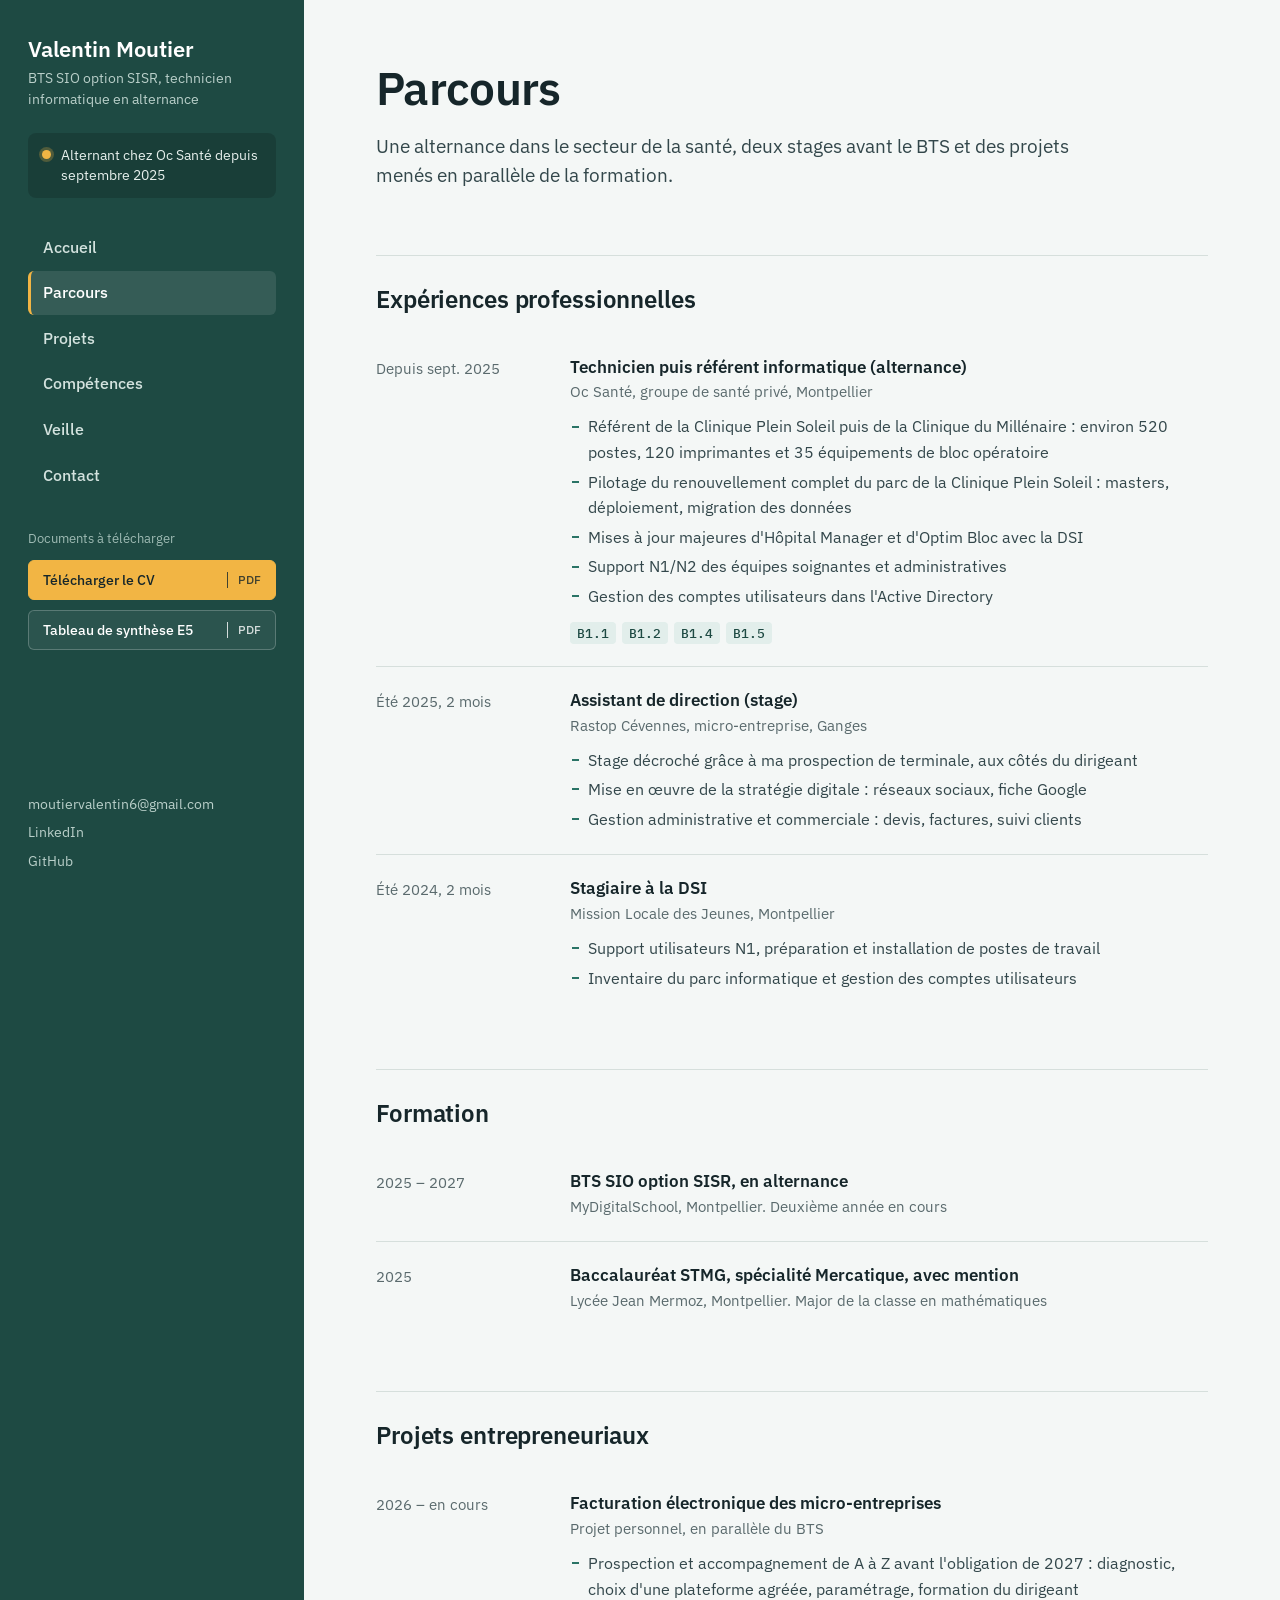
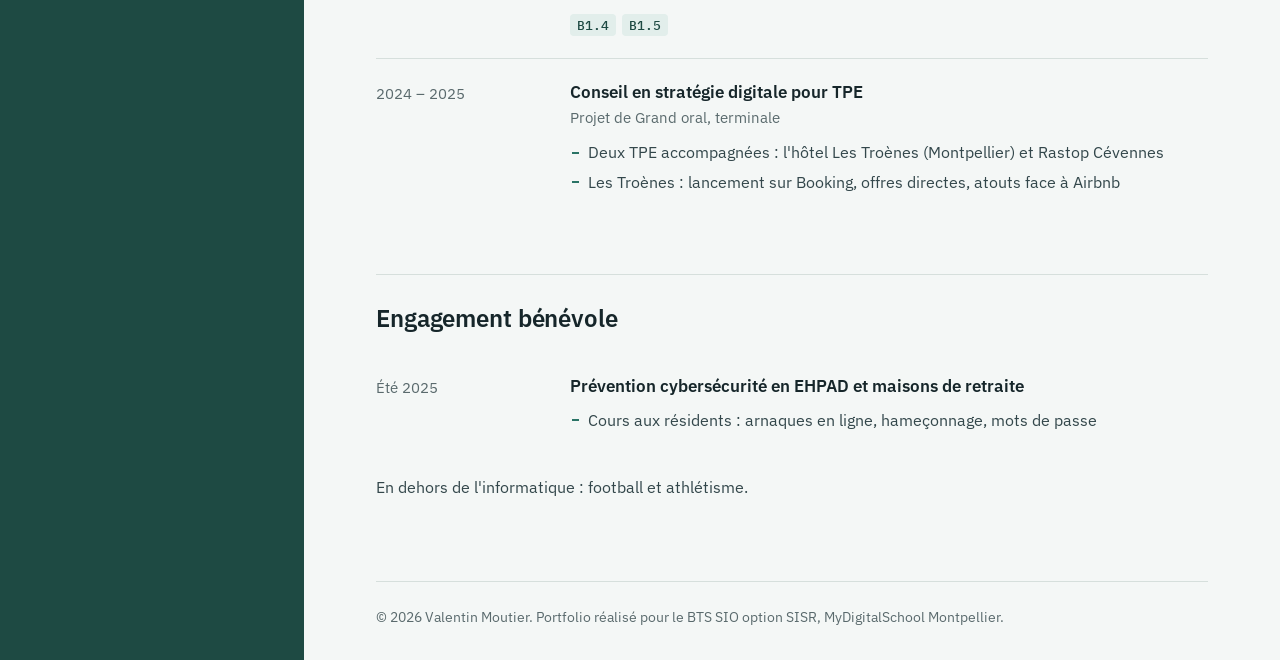
==== commit 31385f3b: "Téléchargements : CV et tableau de synthèse (PDF)" ====
--- a/alternance.html
+++ b/alternance.html
@@ -37,7 +37,6 @@
           <p class="docs-title">Documents à télécharger</p>
           <a class="btn btn-primary" href="cv.pdf" download="CV_Valentin_MOUTIER.pdf">Télécharger le CV <span class="fmt">PDF</span></a>
           <a class="btn" href="tableau-synthese-E5.pdf" download="Tableau_synthese_E5_Valentin_MOUTIER.pdf">Tableau de synthèse E5 <span class="fmt">PDF</span></a>
-          <a class="btn" href="tableau-synthese-E5.xlsx" download="Tableau_synthese_E5_Valentin_MOUTIER.xlsx">Tableau de synthèse E5 <span class="fmt">Excel</span></a>
         </div>
         <ul class="links">
           <li><a href="mailto:moutiervalentin6@gmail.com">moutiervalentin6@gmail.com</a></li>
